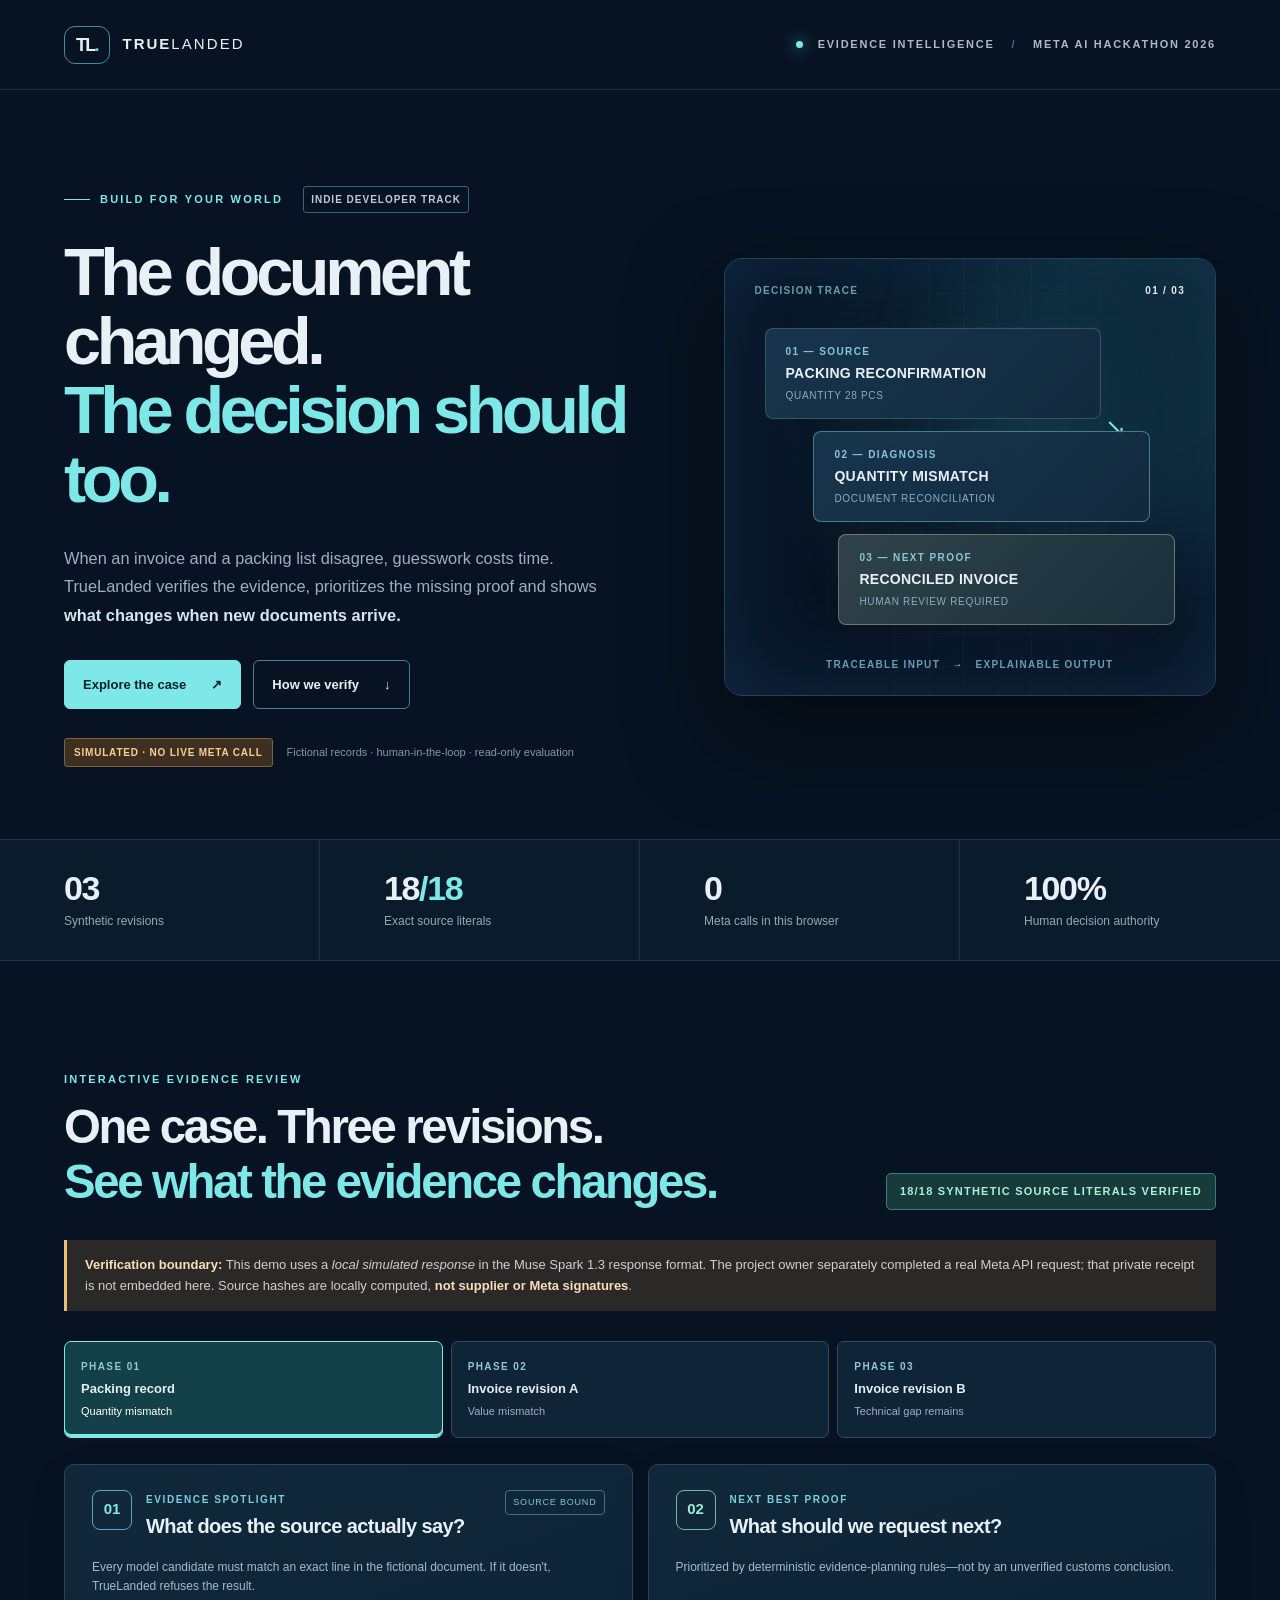
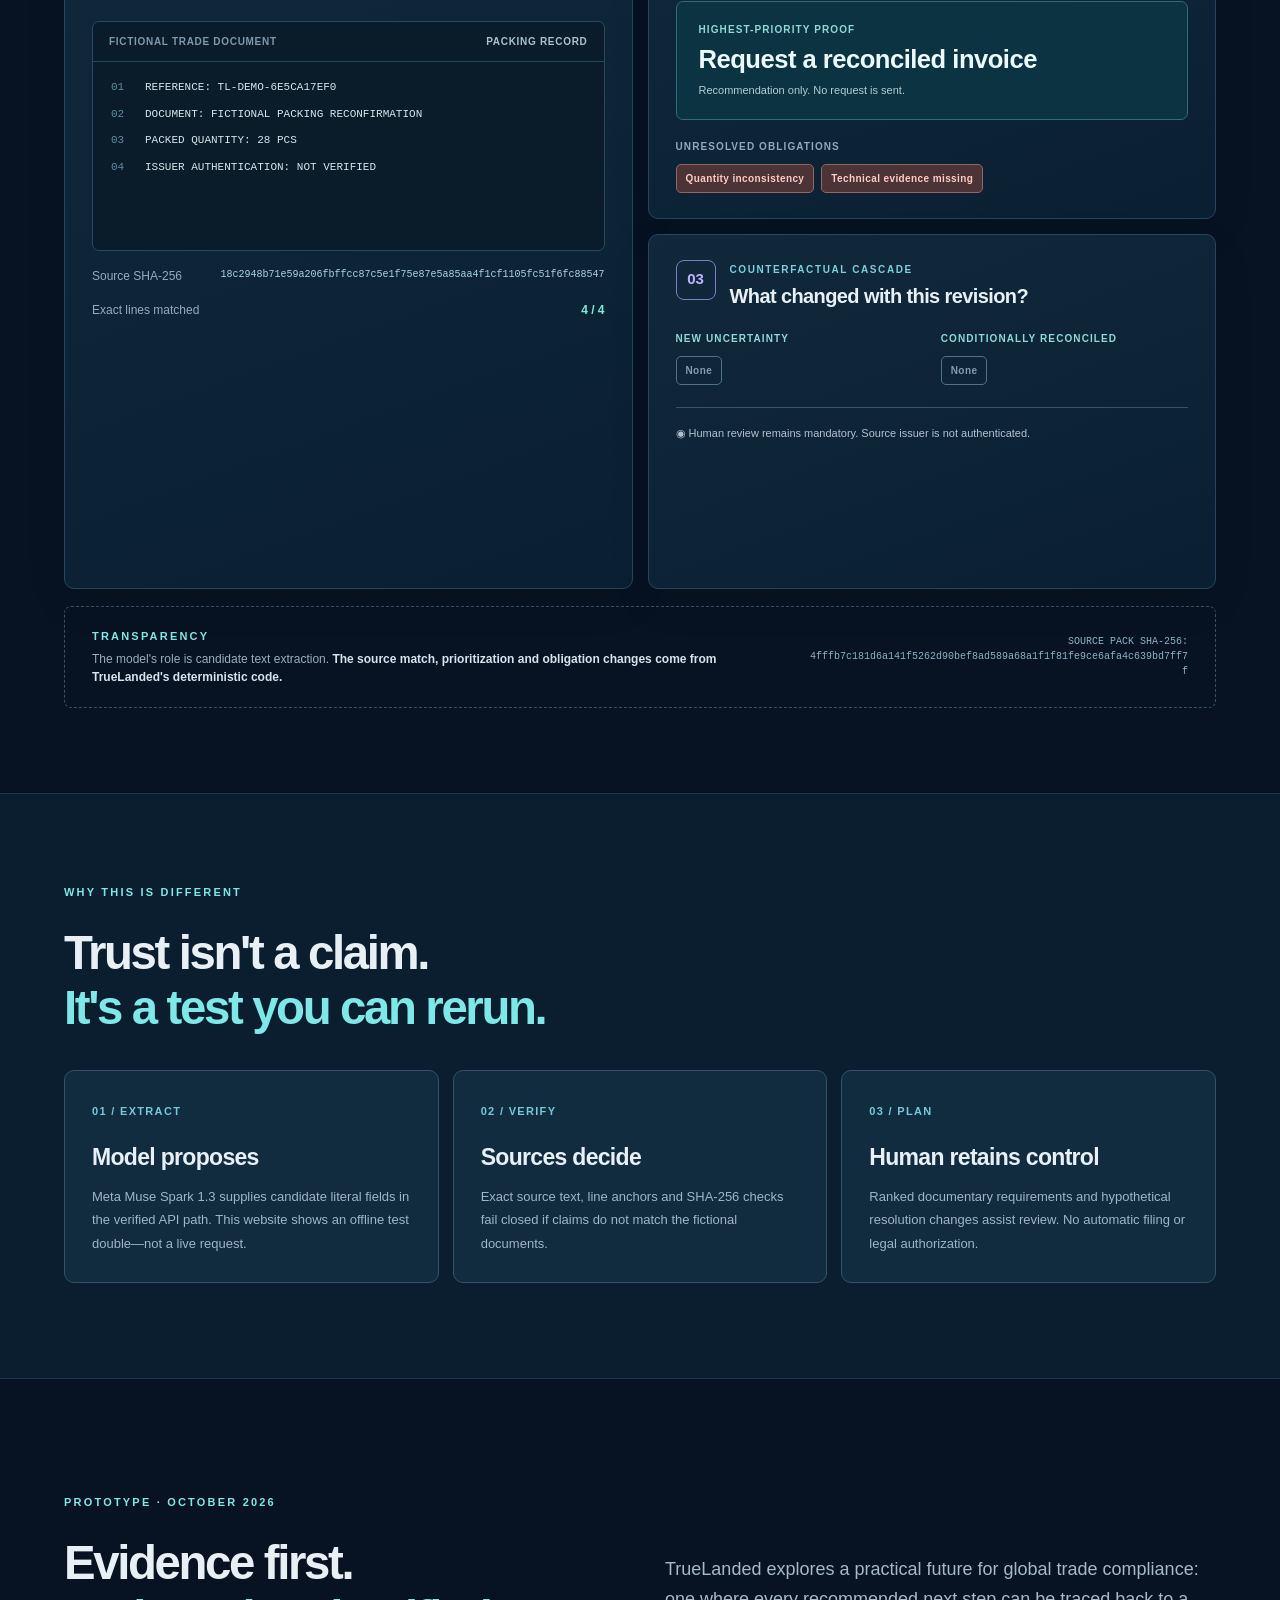
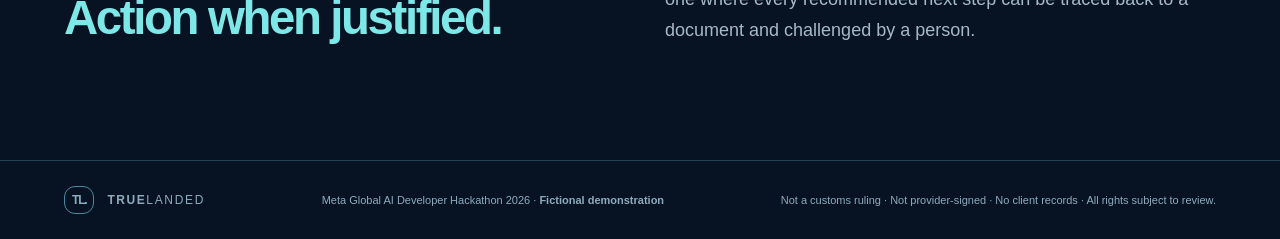
==== docs/index.html @ 0f189046 "feat(df043): build source-verified static jury walkthrough and release-ready submission draft" ====
<!doctype html>
<html lang="en">
<head>
<meta charset="utf-8">
<meta name="viewport" content="width=device-width,initial-scale=1">
<meta name="theme-color" content="#091425">
<meta http-equiv="Content-Security-Policy" content="default-src 'none'; script-src 'self'; style-src 'self'; connect-src 'self'; img-src 'self'; base-uri 'none'; object-src 'none'; form-action 'none'; frame-ancestors 'none'">
<meta name="description" content="TrueLanded: source-grounded documentary evidence planning. A synthetic interactive demo of Evidence Spotlight, Next Best Proof and Counterfactual Cascade.">
<title>TrueLanded — From Documents to Defensible Decisions</title>
<link rel="stylesheet" href="style.css">
<script src="app.js" defer></script>
</head>
<body>
<a href="#workspace" class="skip">Skip to evidence workspace</a>
<div class="outer">
<header class="mast"><a class="wordmark" href="#top" aria-label="TrueLanded home"><span class="brand-symbol">TL<span class="dot">.</span></span><span class="brand-name">TRUE<span>LANDED</span></span></a><div class="mast-meta"><span class="dot-live" aria-hidden="true"></span> EVIDENCE INTELLIGENCE <span class="divider">/</span> META AI HACKATHON 2026</div></header>
<main id="top">
<section class="hero">
<div class="hero-copy">
<p class="eyebrow"><span class="eyeline"></span> BUILD FOR YOUR WORLD <span class="tag">INDIE DEVELOPER TRACK</span></p>
<h1>The document changed.<br><em>The decision should too.</em></h1>
<p class="subtitle">When an invoice and a packing list disagree, guesswork costs time. TrueLanded verifies the evidence, prioritizes the missing proof and shows <strong>what changes when new documents arrive.</strong></p>
<div class="hero-actions"><a href="#workspace" class="cta primary">Explore the case <span aria-hidden="true">↗</span></a><a href="#trust" class="cta secondary">How we verify <span aria-hidden="true">↓</span></a></div>
<div class="hero-note"><span class="chip amber">SIMULATED · NO LIVE META CALL</span><span class="soft">Fictional records · human-in-the-loop · read-only evaluation</span></div>
</div>
<div class="hero-visual" aria-hidden="true">
<div class="visual-glow"></div>
<div class="visual-label">DECISION TRACE <span>01 / 03</span></div>
<div class="flow-card flow-one"><span>01 — SOURCE</span><strong>PACKING RECONFIRMATION</strong><small>QUANTITY 28 PCS</small><span class="icon-arrow">↘</span></div>
<div class="flow-card flow-two"><span>02 — DIAGNOSIS</span><strong>QUANTITY MISMATCH</strong><small>DOCUMENT RECONCILIATION</small></div>
<div class="flow-card flow-three"><span>03 — NEXT PROOF</span><strong>RECONCILED INVOICE</strong><small>HUMAN REVIEW REQUIRED</small></div>
<div class="flow-bottom">TRACEABLE INPUT <span>→</span> EXPLAINABLE OUTPUT</div>
</div>
</section>
<section class="metrics" aria-label="Technical verification summary"><div><strong>03</strong><span>Synthetic revisions</span></div><div><strong>18<span class="accent">/18</span></strong><span>Exact source literals</span></div><div><strong>0</strong><span>Meta calls in this browser</span></div><div><strong>100%</strong><span>Human decision authority</span></div></section>
<section class="workspace" id="workspace" aria-label="Interactive evidence review">
<div class="workspace-head"><div><p class="eyebrow">INTERACTIVE EVIDENCE REVIEW</p><h2>One case. Three revisions.<br><span>See what the evidence changes.</span></h2></div><div class="validation" id="validation" role="status" aria-live="polite">VERIFYING SOURCE INTEGRITY…</div></div>
<div class="notice" role="note"><strong>Verification boundary:</strong> This demo uses a <em>local simulated response</em> in the Muse Spark 1.3 response format. The project owner separately completed a real Meta API request; that private receipt is not embedded here. Source hashes are locally computed, <strong>not supplier or Meta signatures</strong>.</div>
<div class="stage-trail" id="stage-trail" role="group" aria-label="Select a document revision">
<button type="button" class="stage-button" disabled>Loading evidence…</button>
</div>
<div class="evidence-grid">
<article class="panel source-panel"><div class="panel-head"><span class="panel-index">01</span><div><p class="panel-kicker">EVIDENCE SPOTLIGHT</p><h3>What does the source actually say?</h3></div><span class="panel-flag">SOURCE BOUND</span></div><p class="panel-blurb">Every model candidate must match an exact line in the fictional document. If it doesn't, TrueLanded refuses the result.</p><div class="doc-paper"><div class="doc-top"><div class="doc-tiny">FICTIONAL TRADE DOCUMENT</div><div id="doc-label">SOURCE RECORD</div></div><ol id="source-lines" aria-label="Exact lines in fictional source"></ol></div><div class="field-row"><span>Source SHA-256</span><code id="source-sha">VERIFYING…</code></div><div class="field-row"><span>Exact lines matched</span><strong id="literal-match">—</strong></div></article>
<div class="analysis-stack">
<article class="panel action-panel"><div class="panel-head"><span class="panel-index cyan">02</span><div><p class="panel-kicker">NEXT BEST PROOF</p><h3>What should we request next?</h3></div></div><p class="panel-blurb">Prioritized by deterministic evidence-planning rules—not by an unverified customs conclusion.</p><div class="proof-box"><span class="proof-caption">HIGHEST-PRIORITY PROOF</span><strong id="next-proof">VERIFYING…</strong><span class="proof-sub">Recommendation only. No request is sent.</span></div><p class="label-mini">UNRESOLVED OBLIGATIONS</p><div id="open-obligations" class="pills"></div></article>
<article class="panel cascade-panel"><div class="panel-head"><span class="panel-index purple">03</span><div><p class="panel-kicker">COUNTERFACTUAL CASCADE</p><h3>What changed with this revision?</h3></div></div><div class="delta-grid"><div><span class="delta-heading">NEW UNCERTAINTY</span><div id="newly-exposed" class="pills"></div></div><div><span class="delta-heading">CONDITIONALLY RECONCILED</span><div id="reconciled" class="pills"></div></div></div><p class="human">◉ Human review remains mandatory. Source issuer is not authenticated.</p></article>
</div>
</div>
<div class="case-footer"><div><span class="eyebrow">TRANSPARENCY</span><p>The model's role is candidate text extraction. <strong>The source match, prioritization and obligation changes come from TrueLanded's deterministic code.</strong></p></div><div class="trace" id="trace-hash">NO UNVERIFIED DATA DISPLAYED</div></div>
</section>
<section class="method" id="trust"><div class="method-head"><p class="eyebrow">WHY THIS IS DIFFERENT</p><h2>Trust isn't a claim.<br><span>It's a test you can rerun.</span></h2></div><div class="method-grid"><div class="method-card"><span>01 / EXTRACT</span><h3>Model proposes</h3><p>Meta Muse Spark 1.3 supplies candidate literal fields in the verified API path. This website shows an offline test double—not a live request.</p></div><div class="method-card"><span>02 / VERIFY</span><h3>Sources decide</h3><p>Exact source text, line anchors and SHA-256 checks fail closed if claims do not match the fictional documents.</p></div><div class="method-card"><span>03 / PLAN</span><h3>Human retains control</h3><p>Ranked documentary requirements and hypothetical resolution changes assist review. No automatic filing or legal authorization.</p></div></div></section>
<section class="conclusion"><div><p class="eyebrow">PROTOTYPE · OCTOBER 2026</p><h2>Evidence first.<br><span>Action when justified.</span></h2></div><p>TrueLanded explores a practical future for global trade compliance: one where every recommended next step can be traced back to a document and challenged by a person.</p></section>
</main>
<footer class="footer"><div class="wordmark"><span class="brand-symbol">TL<span class="dot">.</span></span><span class="brand-name">TRUE<span>LANDED</span></span></div><div>Meta Global AI Developer Hackathon 2026 · <b>Fictional demonstration</b></div><div>Not a customs ruling · Not provider-signed · No client records · All rights subject to review.</div></footer>
</div>
</body>
</html>
---- docs/style.css ----
:root{color-scheme:dark;--bg:#071322;--navy:#0d2033;--line:rgba(154,187,203,.15);--text:#e8f0f6;--muted:#9cb0c1;--cyan:#7ee7e7;--blue:#2e8eae;--amber:#f4c782;--purple:#a7a1fb;--panel:#0b2033}*{box-sizing:border-box}html{scroll-behavior:smooth}body{margin:0;font-family:Inter,"Segoe UI",Arial,sans-serif;background:var(--bg);color:var(--text);line-height:1.5}a{color:inherit}button{font:inherit}.outer{overflow:hidden}.skip{position:absolute;top:-4rem;left:1rem;background:white;color:#000;padding:.5rem}.skip:focus{top:1rem;z-index:10}.mast{height:90px;display:flex;align-items:center;justify-content:space-between;gap:20px;border-bottom:1px solid var(--line);padding:0 max(5vw,24px);position:relative;z-index:2}.wordmark{display:inline-flex;gap:13px;align-items:center;text-decoration:none}.brand-symbol{font-size:18px;font-weight:900;letter-spacing:-.1em;border:1px solid #4a8aa0;border-radius:11px;padding:9px 11px;line-height:1}.brand-symbol .dot{color:#65cddd}.brand-name{font-size:15px;font-weight:900;letter-spacing:.13em}.brand-name span{font-weight:400;letter-spacing:.14em}.mast-meta{font-size:11px;letter-spacing:.16em;color:#aab9c8;font-weight:750}.dot-live{width:7px;height:7px;background:var(--cyan);box-shadow:0 0 14px #57cacb;display:inline-block;border-radius:50%;margin-right:10px}.divider{margin:0 12px;color:#4c697e}.hero{display:grid;grid-template-columns:1.1fr 0.9fr;gap:5%;min-height:620px;align-items:center;max-width:1500px;margin:0 auto;padding:96px 5vw 72px}.hero-copy{position:relative;z-index:1}.eyebrow{font-size:11px;letter-spacing:.2em;font-weight:800;color:var(--cyan);margin:0 0 25px;display:flex;gap:10px;align-items:center}.eyeline{width:26px;height:1px;background:var(--cyan);display:inline-block}.tag{color:#bbcad5;margin-left:10px;font-size:10px;border:1px solid #3e6373;padding:5px 7px;letter-spacing:.1em;border-radius:3px}h1,h2,h3,p{margin-top:0}h1{font-size:clamp(40px,5.2vw,78px);letter-spacing:-.065em;line-height:1.035;max-width:790px;margin-bottom:30px;font-weight:760}h1 em{font-style:normal;color:var(--cyan)}.subtitle{font-size:clamp(16px,1.28vw,19px);line-height:1.75;color:var(--muted);max-width:570px}.subtitle strong{color:#d4e7f1;font-weight:640}.hero-actions{display:flex;gap:12px;margin-top:30px;flex-wrap:wrap}.cta{display:inline-flex;gap:25px;align-items:center;padding:14px 18px;font-size:13px;font-weight:800;border:1px solid #507b8d;text-decoration:none;border-radius:6px}.cta.primary{background:var(--cyan);border-color:var(--cyan);color:#092131}.cta.primary:hover{background:#bcf8f4}.cta.secondary{background:transparent;color:var(--text)}.cta.secondary:hover{background:#183249}.hero-note{display:flex;align-items:center;gap:14px;flex-wrap:wrap;margin-top:29px}.chip{padding:6px 9px;font-size:10px;font-weight:800;letter-spacing:.08em;border-radius:3px}.chip.amber{background:#3e3021;color:#f9cf91;border:1px solid #7e643e}.soft{font-size:11px;color:#7f9bad}.hero-visual{min-height:438px;position:relative;background:radial-gradient(ellipse at 60% 35%,#17425275 0,transparent 65%);border:1px solid #204359;border-radius:18px;box-shadow:inset 0 0 90px #102a44,0 35px 90px #0008;display:flex;flex-direction:column;justify-content:center;padding:50px 40px;gap:12px;overflow:hidden}.hero-visual:before{content:"";position:absolute;inset:0;background-image:linear-gradient(to right,#ffffff06 1px,transparent 1px),linear-gradient(to bottom,#ffffff06 1px,transparent 1px);background-size:34px 34px;mask-image:linear-gradient(90deg,transparent,#000,transparent)}.visual-glow{position:absolute;right:-100px;top:-70px;width:360px;height:360px;border-radius:50%;background:#2a929c20;filter:blur(45px)}.visual-label,.flow-bottom{position:absolute;left:30px;right:30px;color:#6b9db1;font-weight:800;font-size:10px;letter-spacing:.13em}.visual-label{top:24px;display:flex;justify-content:space-between}.visual-label span{color:#e2e9f0}.flow-card{background:linear-gradient(135deg,#193850ea,#122a3e);z-index:1;border:1px solid #497a9180;padding:15px 20px;display:grid;gap:4px;border-radius:8px;width:82%;max-width:350px;position:relative}.flow-card span:first-child{color:#89c7d8;font-size:10px;letter-spacing:.14em;font-weight:700}.flow-card strong{font-size:14px;letter-spacing:.02em}.flow-card small{color:#8cadbd;font-size:10px;letter-spacing:.07em}.flow-one{align-self:flex-start}.flow-two{align-self:center;transform:translateX(12px);border-color:#65bfbf90}.flow-three{align-self:flex-end;border-color:#b7a78385;background:linear-gradient(135deg,#30434a,#182f3b)}.icon-arrow{position:absolute;right:-26px;bottom:-28px;font-size:25px;color:var(--cyan)}.flow-bottom{bottom:23px;text-align:center}.flow-bottom span{color:var(--cyan);padding:0 8px}.metrics{border-top:1px solid var(--line);border-bottom:1px solid var(--line);background:#0a1b2b;display:grid;grid-template-columns:repeat(4,1fr);max-width:1500px;margin:0 auto}.metrics>div{display:flex;flex-direction:column;padding:30px 5vw;border-right:1px solid var(--line);gap:5px}.metrics>div:last-child{border-right:0}.metrics strong{font-size:34px;line-height:1.1;letter-spacing:-.04em;font-weight:700}.metrics .accent{color:var(--cyan)}.metrics span:not(.accent){font-size:12px;color:#90aaba}.workspace{max-width:1480px;padding:110px 5vw 85px;margin:0 auto}.workspace-head{display:flex;align-items:end;justify-content:space-between;gap:25px;margin-bottom:22px}.workspace-head .eyebrow{margin-bottom:12px}.workspace h2,.method h2,.conclusion h2{font-size:clamp(30px,3.7vw,49px);letter-spacing:-.05em;line-height:1.16;margin:0}.workspace h2 span,.method h2 span,.conclusion h2 span{color:var(--cyan)}.validation{font-size:11px;letter-spacing:.11em;font-weight:850;color:#ecd6ae;border:1px solid #8b7559;background:#392f23;padding:9px 13px;border-radius:5px;max-width:420px}.validation.good{border-color:#387d7c;color:#a8f2d8;background:#173a3a}.validation.fail{border-color:#ba674a;color:#ffd7c1;background:#55322b}.notice{padding:14px 18px;margin:30px 0;border-left:3px solid #edbd75;background:#2b2927;color:#cfced1;font-size:13px;line-height:1.65}.notice strong{color:#f9deb7}.stage-trail{display:flex;gap:8px;margin:26px 0}.stage-button{flex:1;text-align:left;background:#102438;border:1px solid #304b61;border-radius:7px;padding:17px 16px;cursor:pointer;color:var(--muted);transition:.2s}.stage-button:hover{background:#19364a;border-color:#709aa9}.stage-button[aria-pressed=true]{border-color:var(--cyan);background:#144149;box-shadow:inset 0 -3px 0 var(--cyan);color:white}.stage-button:disabled{cursor:default;opacity:.5}.stage-button .num{display:block;font-size:10px;letter-spacing:.14em;font-weight:800;color:#8ec9d4;margin-bottom:5px}.stage-button strong{font-size:13px;display:block;color:#e3eff4}.stage-button .hint{font-size:11px;display:block;margin-top:5px}.evidence-grid{display:grid;grid-template-columns:1fr 1fr;gap:15px}.panel{background:linear-gradient(160deg,#11283b,#0a2032);border:1px solid #26465e;border-radius:10px;padding:25px 27px;box-shadow:0 14px 45px #0001}.panel-head{display:flex;gap:14px;align-items:start}.panel-index{display:flex;width:40px;height:40px;align-items:center;justify-content:center;border:1px solid #56a9bd;color:var(--cyan);border-radius:8px;font-size:15px;font-weight:800;flex-shrink:0}.panel-index.cyan{border-color:#64beab;color:#9bead5}.panel-index.purple{border-color:#8179d0;color:#bdb3ff}.panel-kicker{font-size:10px;letter-spacing:.16em;font-weight:800;color:#7bcfe0;margin:2px 0 4px}.panel h3{font-size:20px;letter-spacing:-.03em;margin:0;font-weight:730}.panel-flag{margin-left:auto;font-size:9px;letter-spacing:.09em;color:#7ac6d2;border:1px solid #3a7280;border-radius:4px;padding:5px 7px;white-space:nowrap}.panel-blurb{font-size:12px;line-height:1.65;color:#a5bac8;margin:17px 0 24px}.doc-paper{border:1px solid #29495d;border-radius:7px;background:#0a1b2a;min-height:230px;overflow:hidden}.doc-top{display:flex;justify-content:space-between;gap:10px;border-bottom:1px solid #25485a;padding:12px 16px;font-size:10px;color:#a8c2cf;font-weight:700;letter-spacing:.07em}.doc-tiny{color:#7c9bab}.doc-paper ol{list-style:none;counter-reset:line;margin:0;padding:12px 18px}.doc-paper li{counter-increment:line;display:grid;grid-template-columns:22px 1fr;gap:12px;font-family:Consolas,Monaco,monospace;font-size:11px;line-height:1.5;padding:5px 0;word-break:break-word;color:#d6e5eb}.doc-paper li::before{content:counter(line,decimal-leading-zero);color:#5e8ea3}.field-row{display:flex;gap:10px;align-items:flex-start;justify-content:space-between;padding-top:16px;color:#92acbd;font-size:12px}.field-row code{font-family:monospace;color:#aad5df;font-size:10px;overflow-wrap:anywhere;max-width:75%;text-align:right}.field-row strong{color:var(--cyan)}.analysis-stack{display:grid;grid-template-rows:1fr 1fr;gap:15px}.proof-box{border-radius:7px;background:#0c3341;border:1px solid #316d70;padding:20px 22px;display:grid;gap:8px}.proof-caption,.label-mini,.delta-heading{font-weight:800;letter-spacing:.11em;font-size:10px;color:#8ed9d3}.proof-box strong{font-size:clamp(20px,2vw,27px);letter-spacing:-.02em;line-height:1.12;color:#edfafb}.proof-sub{font-size:11px;color:#b6cdd2}.label-mini{margin:19px 0 10px;color:#8eaabc}.pills{display:flex;gap:7px;flex-wrap:wrap}.pill{border:1px solid #527383;background:#193445;color:#e0eef2;border-radius:5px;padding:6px 9px;font-size:10px;letter-spacing:.04em;font-weight:750}.pill.negative{border-color:#916861;background:#4c3335;color:#ffcbc2}.pill.positive{border-color:#4e957d;background:#20443d;color:#a6efc6}.pill.none{color:#809dae;background:transparent}.cascade-panel .panel-head{margin-bottom:20px}.delta-grid{display:grid;grid-template-columns:1fr 1fr;gap:18px}.delta-heading{display:block;margin-bottom:10px}.human{border-top:1px solid #37546b;padding-top:17px;margin:22px 0 0;font-size:11px;color:#b1c2cf}.case-footer{display:flex;gap:30px;justify-content:space-between;align-items:center;margin-top:17px;padding:21px 27px;border:1px dashed #345366;border-radius:7px}.case-footer .eyebrow{margin:0 0 6px}.case-footer p{font-size:12px;color:#98aebe;margin:0;max-width:640px}.case-footer strong{color:#d6e4ed}.trace{font-family:monospace;color:#8ab3c4;font-size:10px;overflow-wrap:anywhere;max-width:380px;text-align:right}.method{background:#0a1e30;padding:90px 5vw 95px;border-top:1px solid var(--line);border-bottom:1px solid var(--line)}.method-head,.method-grid{max-width:1300px;margin:0 auto}.method-head{margin-bottom:35px}.method-grid{display:grid;grid-template-columns:repeat(3,1fr);gap:14px}.method-card{background:#112b3f;border:1px solid #355269;border-radius:10px;padding:27px}.method-card span{color:#74c9dd;font-size:11px;font-weight:800;letter-spacing:.12em}.method-card h3{font-size:23px;letter-spacing:-.03em;margin:18px 0 10px}.method-card p{font-size:13px;color:#9eb6c7;line-height:1.8;margin:0}.conclusion{max-width:1300px;margin:0 auto;display:grid;grid-template-columns:1fr 1fr;gap:50px;padding:115px 5vw}.conclusion p:not(.eyebrow){font-size:18px;color:#a6b9c6;line-height:1.7;margin:0;align-self:end}.footer{border-top:1px solid #274156;display:flex;justify-content:space-between;align-items:center;gap:20px;flex-wrap:wrap;padding:25px 5vw;font-size:11px;color:#8dabbc}.footer .brand-symbol{font-size:12px;padding:7px}.footer .brand-name{font-size:12px}@media(max-width:980px){.hero{grid-template-columns:1fr;padding-top:65px}.hero-visual{min-height:350px}.evidence-grid{grid-template-columns:1fr}.analysis-stack{grid-template-columns:1fr 1fr;grid-template-rows:auto}.metrics>div{padding:24px 3vw}.method-grid{grid-template-columns:1fr 1fr}.case-footer{flex-direction:column;align-items:flex-start}.trace{text-align:left}.mast-meta{font-size:9px}}@media(max-width:670px){.mast{padding:0 20px;height:74px}.mast-meta{display:none}.hero{padding:55px 20px 50px;min-height:auto}.hero-visual{min-height:320px;padding:55px 22px}.hero-note{align-items:flex-start}.metrics{grid-template-columns:1fr 1fr}.metrics>div{border-bottom:1px solid var(--line);padding:24px 22px}.metrics strong{font-size:29px}.workspace{padding:66px 18px}.workspace-head{align-items:flex-start;flex-direction:column}.validation{max-width:100%}.stage-trail{flex-direction:column}.evidence-grid{grid-template-columns:1fr}.analysis-stack{grid-template-columns:1fr}.panel{padding:22px 19px}.panel h3{font-size:18px}.panel-flag{display:none}.method{padding:55px 19px}.method-grid{grid-template-columns:1fr}.conclusion{padding:67px 20px;grid-template-columns:1fr;gap:20px}.footer{padding:23px 18px}.delta-grid{grid-template-columns:1fr}.field-row{flex-direction:column}.field-row code{max-width:100%;text-align:left}}@media(prefers-reduced-motion:reduce){html{scroll-behavior:auto}*,*:before,*:after{transition:none!important;animation:none!important}}
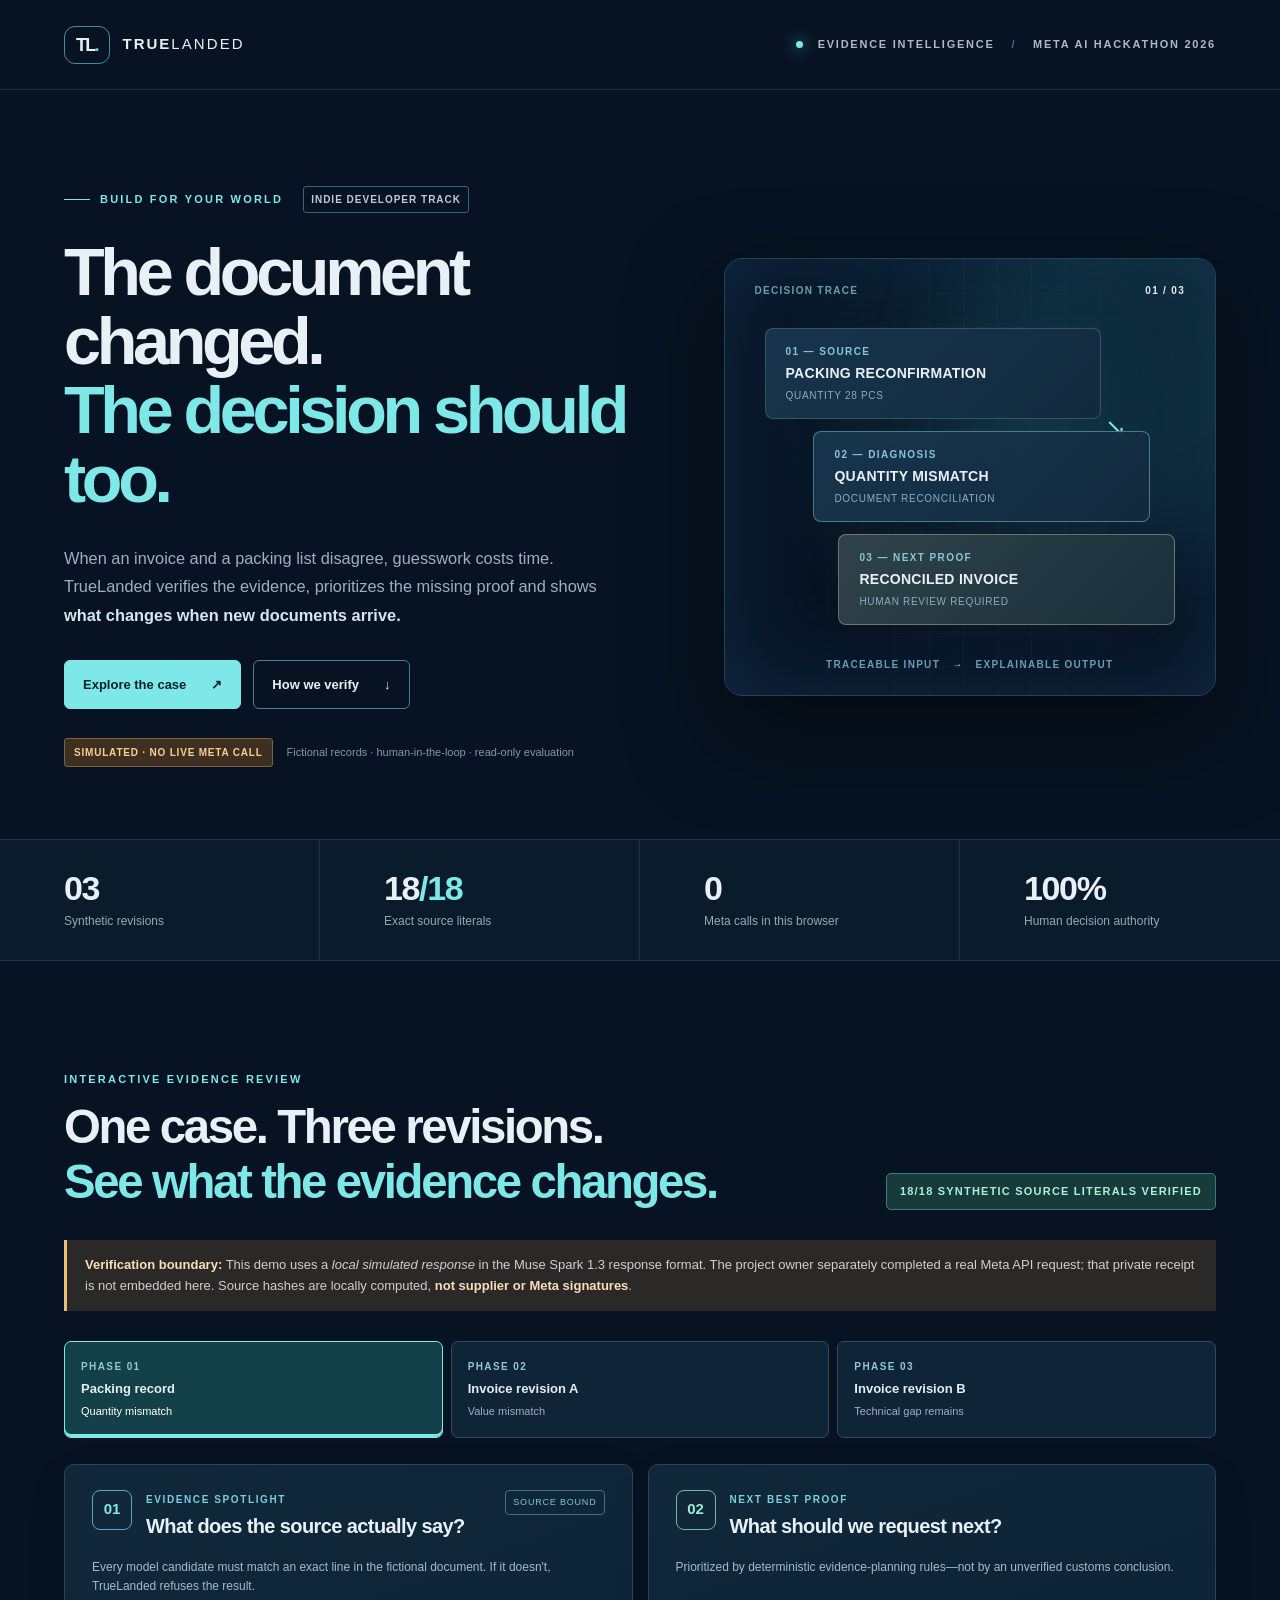
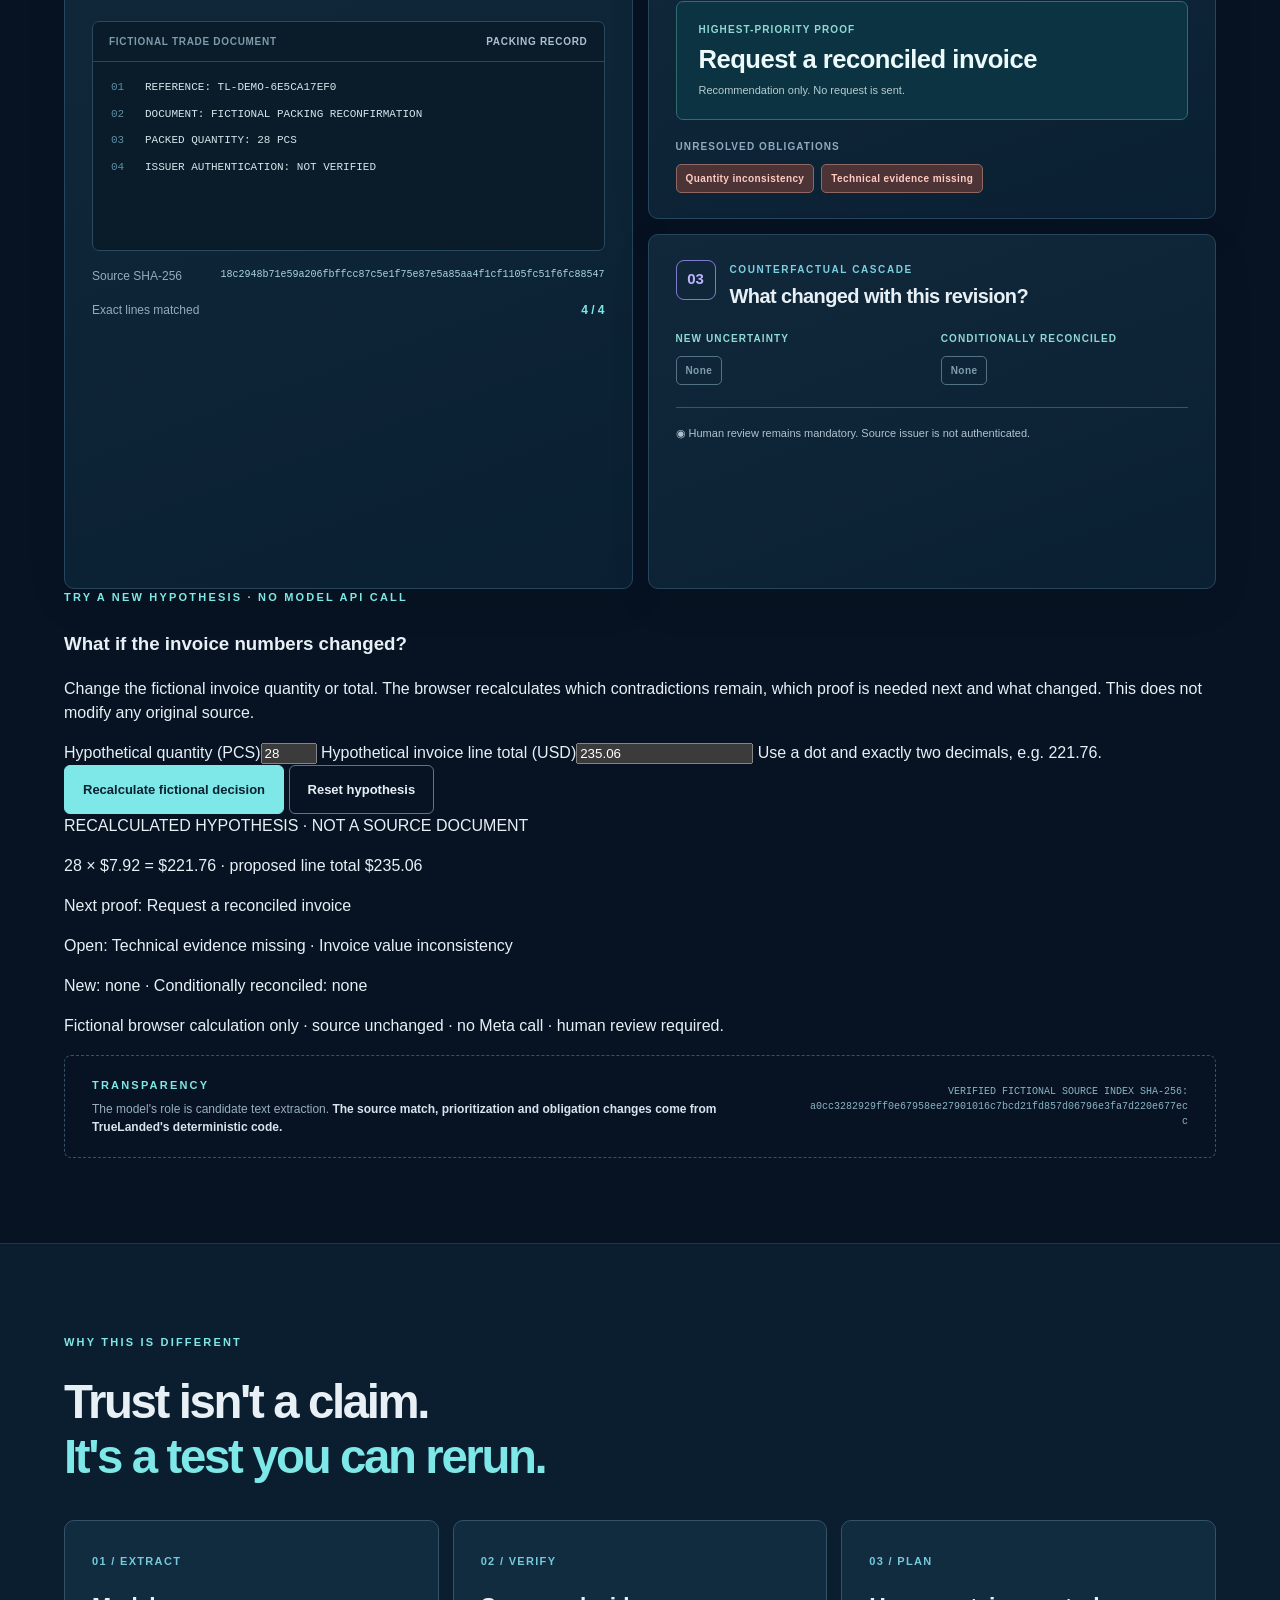
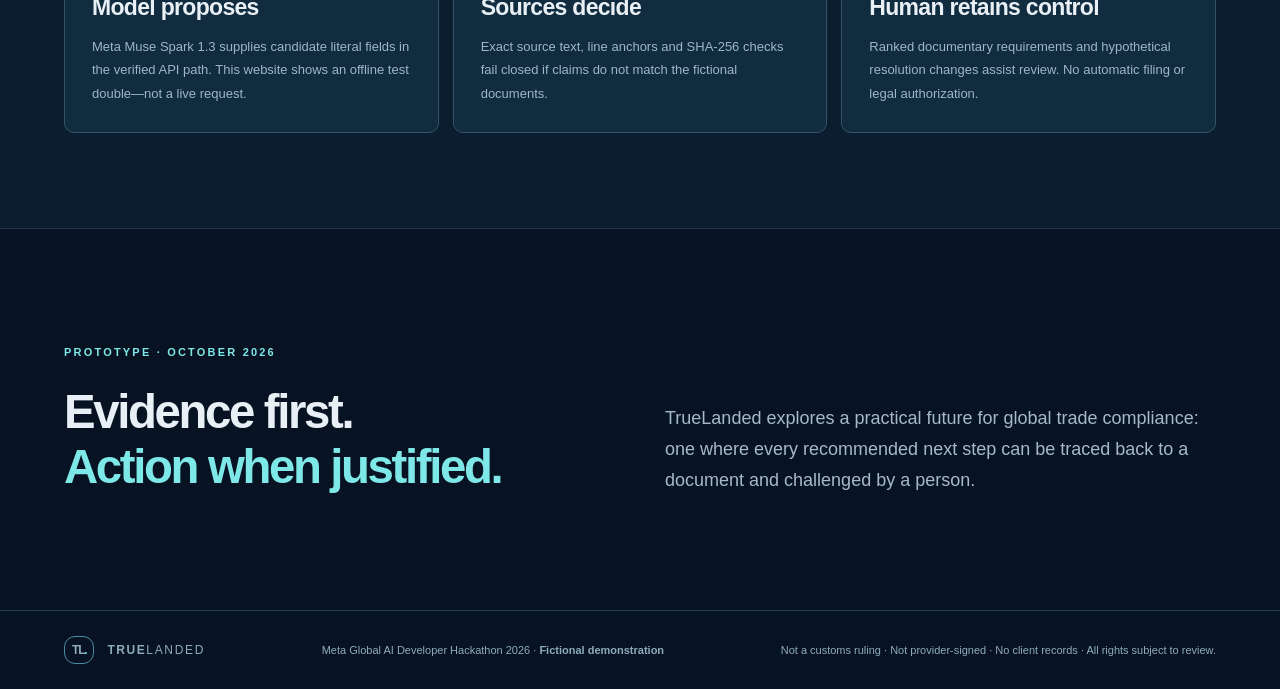
==== commit 001903f3: "feat(df071): surface bounded live what-if calculation in jury demo" ====
--- a/docs/index.html
+++ b/docs/index.html
@@ -8,6 +8,7 @@
 <meta name="description" content="TrueLanded: source-grounded documentary evidence planning. A synthetic interactive demo of Evidence Spotlight, Next Best Proof and Counterfactual Cascade.">
 <title>TrueLanded — From Documents to Defensible Decisions</title>
 <link rel="stylesheet" href="style.css">
+<script src="counterfactual.js" defer></script>
 <script src="app.js" defer></script>
 </head>
 <body>
@@ -46,6 +47,21 @@
 <article class="panel cascade-panel"><div class="panel-head"><span class="panel-index purple">03</span><div><p class="panel-kicker">COUNTERFACTUAL CASCADE</p><h3>What changed with this revision?</h3></div></div><div class="delta-grid"><div><span class="delta-heading">NEW UNCERTAINTY</span><div id="newly-exposed" class="pills"></div></div><div><span class="delta-heading">CONDITIONALLY RECONCILED</span><div id="reconciled" class="pills"></div></div></div><p class="human">◉ Human review remains mandatory. Source issuer is not authenticated.</p></article>
 </div>
 </div>
+<section class="hyp-workbench" aria-label="Calculate a new fictional invoice hypothesis">
+<div>
+<p class="eyebrow">TRY A NEW HYPOTHESIS · NO MODEL API CALL</p>
+<h3>What if the invoice numbers changed?</h3>
+<p>Change the fictional invoice quantity or total. The browser recalculates which contradictions remain, which proof is needed next and what changed. This does not modify any original source.</p>
+</div>
+<div class="hyp-controls">
+<label for="hyp-quantity">Hypothetical quantity (PCS)<input id="hyp-quantity" type="number" inputmode="numeric" min="1" max="999" step="1" value="28"></label>
+<label for="hyp-total">Hypothetical invoice line total (USD)<input id="hyp-total" type="text" inputmode="decimal" maxlength="9" value="235.06" aria-describedby="hyp-format"></label>
+<span id="hyp-format" class="hyp-hint">Use a dot and exactly two decimals, e.g. 221.76.</span>
+<button id="hyp-apply" type="button" class="cta primary">Recalculate fictional decision</button>
+<button id="hyp-reset" type="button" class="cta secondary">Reset hypothesis</button>
+</div>
+<div id="hyp-result" class="hyp-result" role="status" aria-live="polite">Verifying fictional source before calculation…</div>
+</section>
 <div class="case-footer"><div><span class="eyebrow">TRANSPARENCY</span><p>The model's role is candidate text extraction. <strong>The source match, prioritization and obligation changes come from TrueLanded's deterministic code.</strong></p></div><div class="trace" id="trace-hash">NO UNVERIFIED DATA DISPLAYED</div></div>
 </section>
 <section class="method" id="trust"><div class="method-head"><p class="eyebrow">WHY THIS IS DIFFERENT</p><h2>Trust isn't a claim.<br><span>It's a test you can rerun.</span></h2></div><div class="method-grid"><div class="method-card"><span>01 / EXTRACT</span><h3>Model proposes</h3><p>Meta Muse Spark 1.3 supplies candidate literal fields in the verified API path. This website shows an offline test double—not a live request.</p></div><div class="method-card"><span>02 / VERIFY</span><h3>Sources decide</h3><p>Exact source text, line anchors and SHA-256 checks fail closed if claims do not match the fictional documents.</p></div><div class="method-card"><span>03 / PLAN</span><h3>Human retains control</h3><p>Ranked documentary requirements and hypothetical resolution changes assist review. No automatic filing or legal authorization.</p></div></div></section>
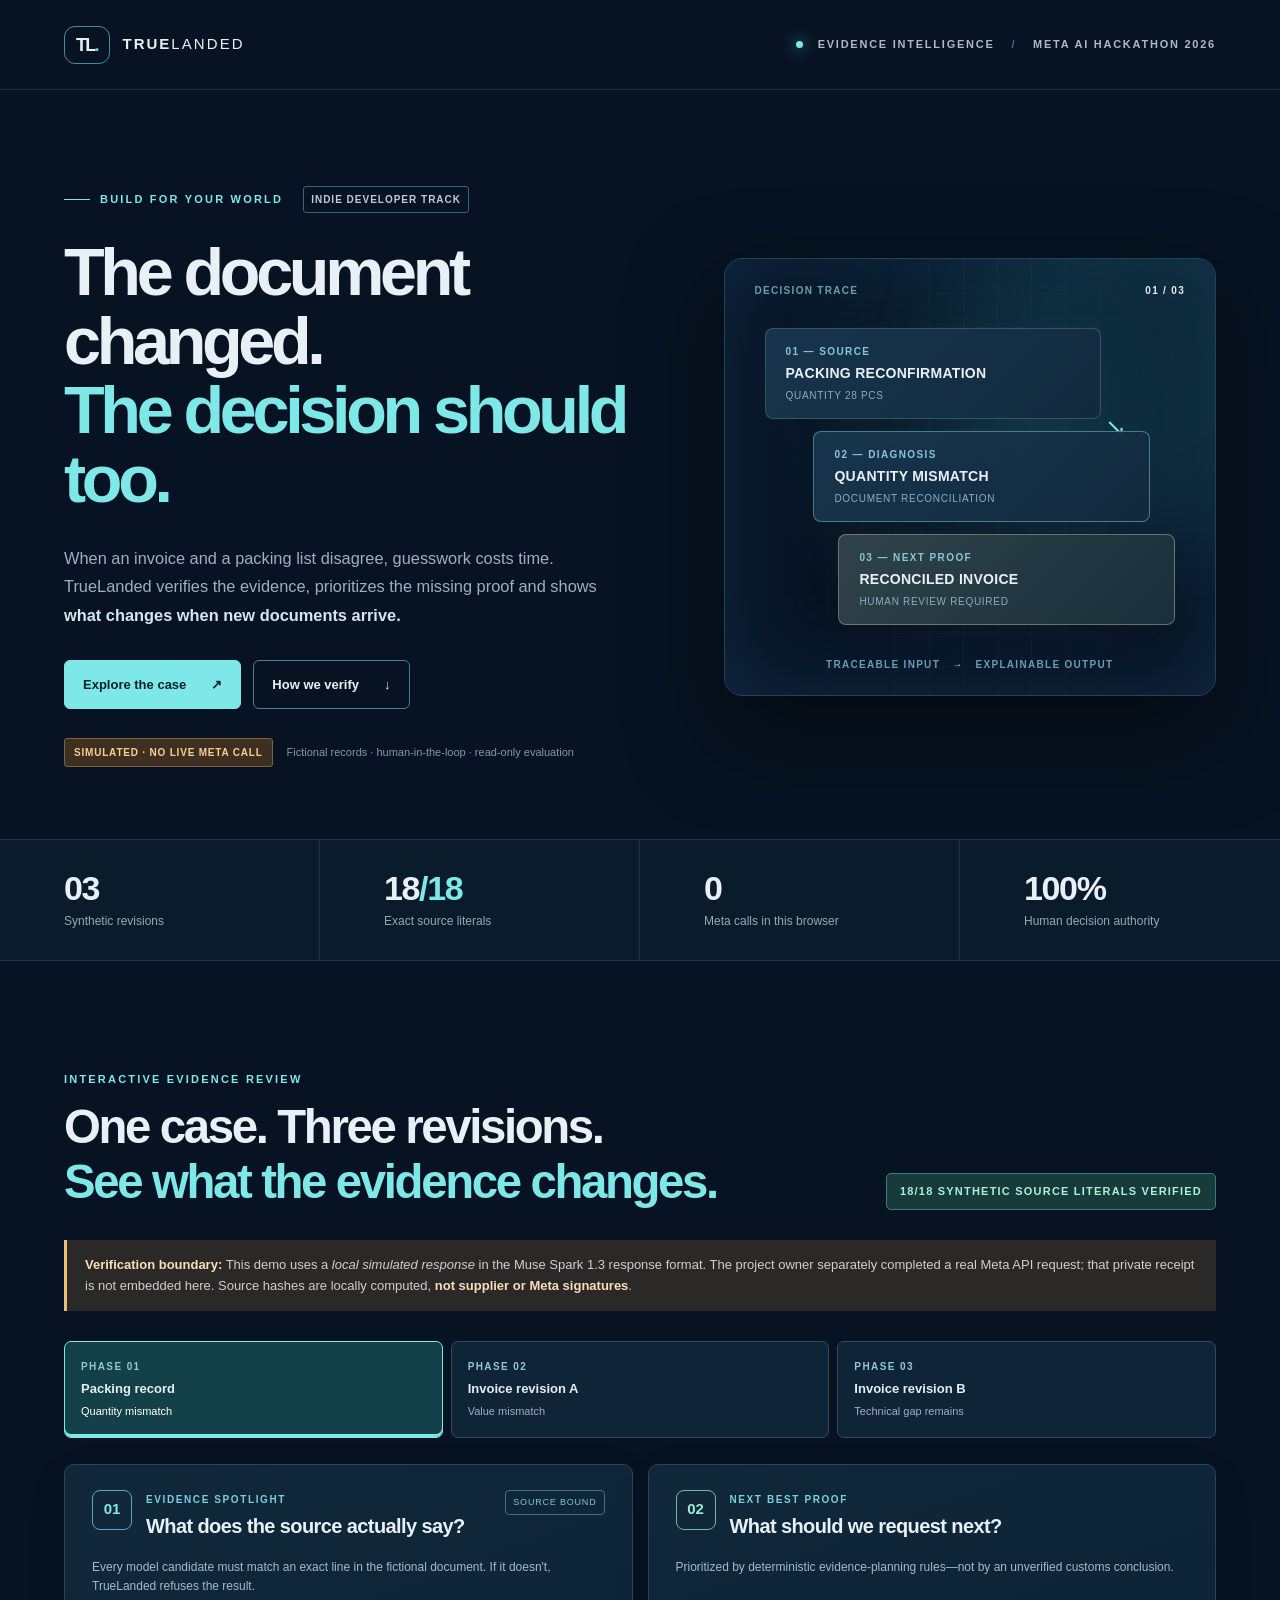
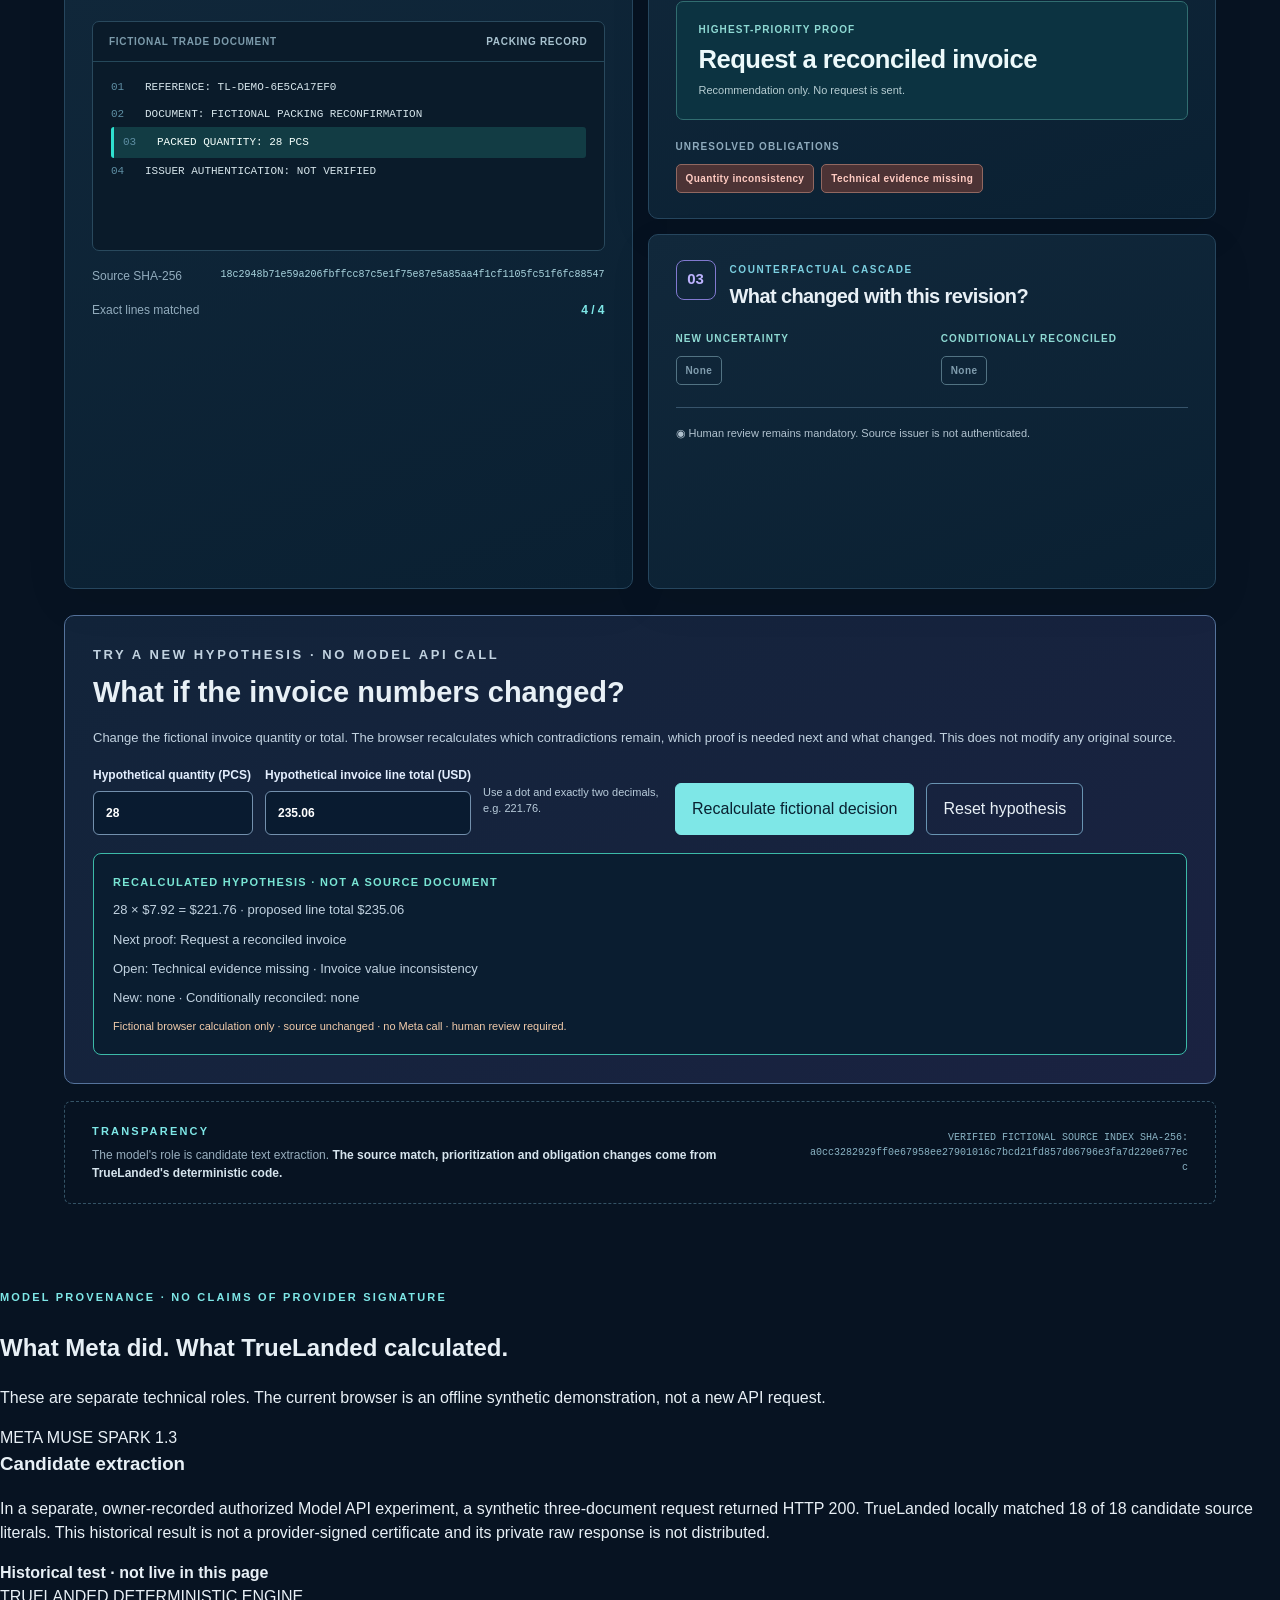
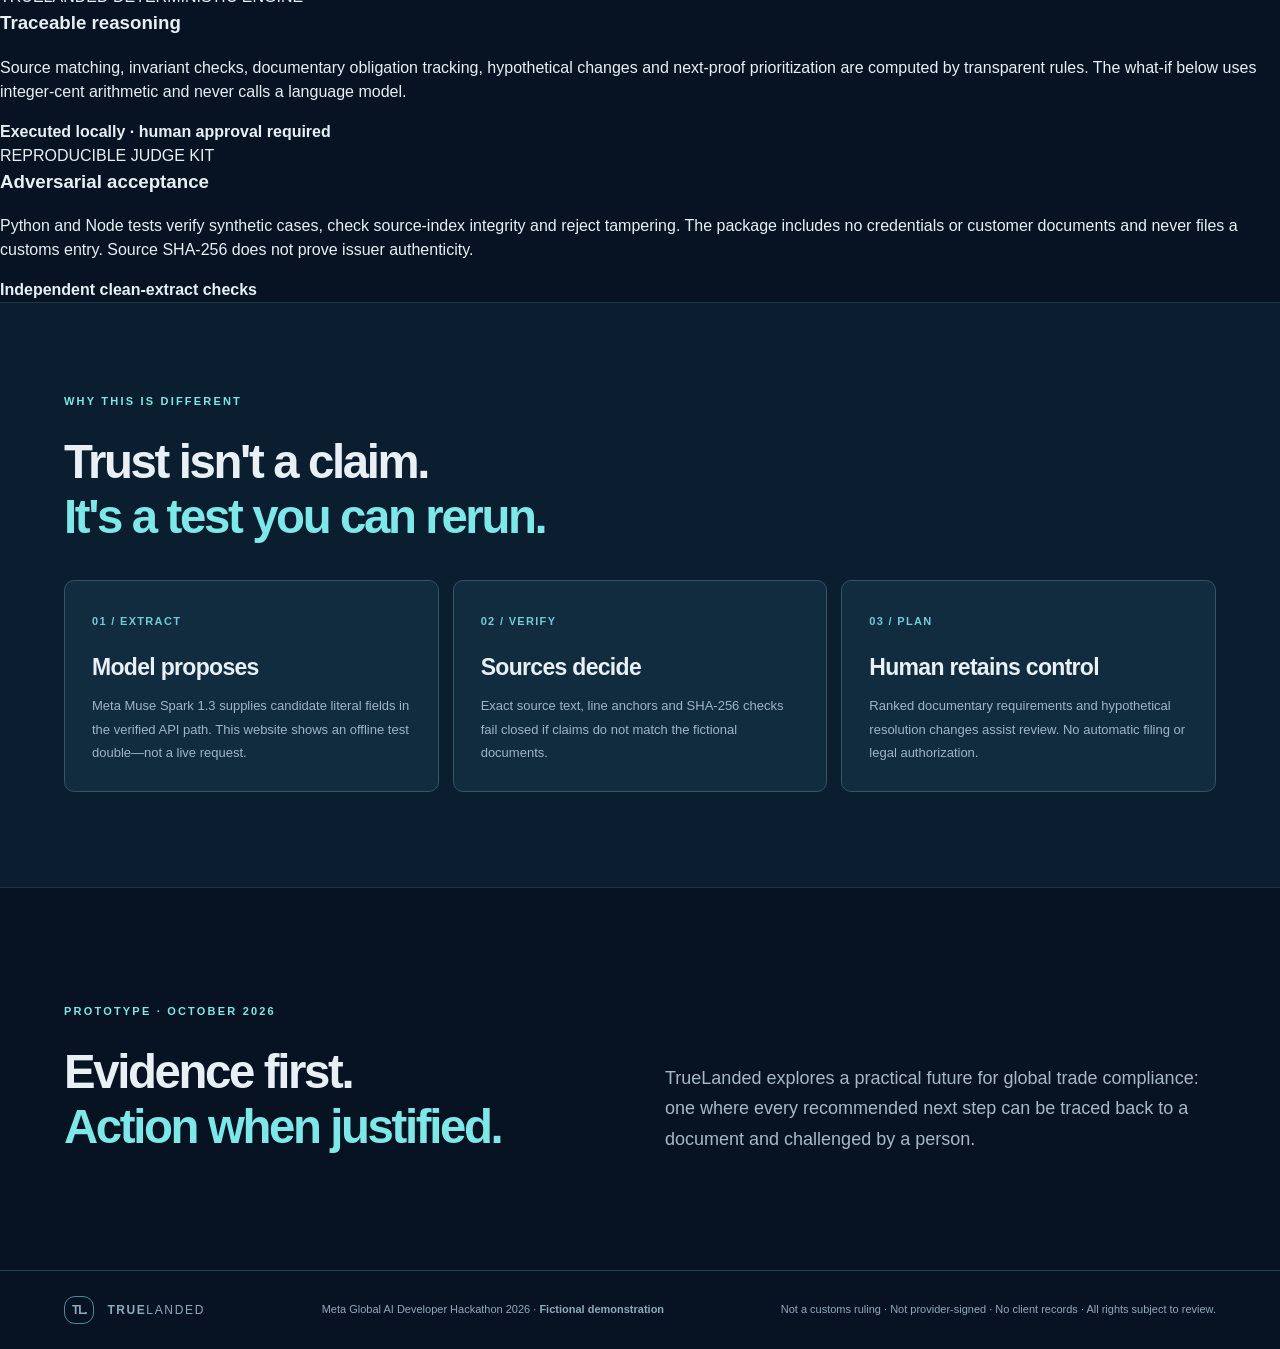
==== commit 2d2732d4: "feat(df071): make Meta model vs deterministic engine roles explicit for jury" ====
--- a/docs/index.html
+++ b/docs/index.html
@@ -64,6 +64,14 @@
 </section>
 <div class="case-footer"><div><span class="eyebrow">TRANSPARENCY</span><p>The model's role is candidate text extraction. <strong>The source match, prioritization and obligation changes come from TrueLanded's deterministic code.</strong></p></div><div class="trace" id="trace-hash">NO UNVERIFIED DATA DISPLAYED</div></div>
 </section>
+<section class="provenance-panel" id="model-provenance" aria-label="Meta AI provenance and deterministic computation boundaries">
+<div class="provenance-head"><p class="eyebrow">MODEL PROVENANCE · NO CLAIMS OF PROVIDER SIGNATURE</p><h2>What Meta did. What TrueLanded calculated.</h2><p>These are separate technical roles. The current browser is an offline synthetic demonstration, not a new API request.</p></div>
+<div class="provenance-grid">
+<article><span class="prov-kicker">META MUSE SPARK 1.3</span><h3>Candidate extraction</h3><p>In a separate, owner-recorded authorized Model API experiment, a synthetic three-document request returned HTTP 200. TrueLanded locally matched 18 of 18 candidate source literals. This historical result is not a provider-signed certificate and its private raw response is not distributed.</p><b>Historical test · not live in this page</b></article>
+<article><span class="prov-kicker">TRUELANDED DETERMINISTIC ENGINE</span><h3>Traceable reasoning</h3><p>Source matching, invariant checks, documentary obligation tracking, hypothetical changes and next-proof prioritization are computed by transparent rules. The what-if below uses integer-cent arithmetic and never calls a language model.</p><b>Executed locally · human approval required</b></article>
+<article><span class="prov-kicker">REPRODUCIBLE JUDGE KIT</span><h3>Adversarial acceptance</h3><p>Python and Node tests verify synthetic cases, check source-index integrity and reject tampering. The package includes no credentials or customer documents and never files a customs entry. Source SHA-256 does not prove issuer authenticity.</p><b>Independent clean-extract checks</b></article>
+</div>
+</section>
 <section class="method" id="trust"><div class="method-head"><p class="eyebrow">WHY THIS IS DIFFERENT</p><h2>Trust isn't a claim.<br><span>It's a test you can rerun.</span></h2></div><div class="method-grid"><div class="method-card"><span>01 / EXTRACT</span><h3>Model proposes</h3><p>Meta Muse Spark 1.3 supplies candidate literal fields in the verified API path. This website shows an offline test double—not a live request.</p></div><div class="method-card"><span>02 / VERIFY</span><h3>Sources decide</h3><p>Exact source text, line anchors and SHA-256 checks fail closed if claims do not match the fictional documents.</p></div><div class="method-card"><span>03 / PLAN</span><h3>Human retains control</h3><p>Ranked documentary requirements and hypothetical resolution changes assist review. No automatic filing or legal authorization.</p></div></div></section>
 <section class="conclusion"><div><p class="eyebrow">PROTOTYPE · OCTOBER 2026</p><h2>Evidence first.<br><span>Action when justified.</span></h2></div><p>TrueLanded explores a practical future for global trade compliance: one where every recommended next step can be traced back to a document and challenged by a person.</p></section>
 </main>
--- a/docs/style.css
+++ b/docs/style.css
@@ -1 +1,19 @@
-:root{color-scheme:dark;--bg:#071322;--navy:#0d2033;--line:rgba(154,187,203,.15);--text:#e8f0f6;--muted:#9cb0c1;--cyan:#7ee7e7;--blue:#2e8eae;--amber:#f4c782;--purple:#a7a1fb;--panel:#0b2033}*{box-sizing:border-box}html{scroll-behavior:smooth}body{margin:0;font-family:Inter,"Segoe UI",Arial,sans-serif;background:var(--bg);color:var(--text);line-height:1.5}a{color:inherit}button{font:inherit}.outer{overflow:hidden}.skip{position:absolute;top:-4rem;left:1rem;background:white;color:#000;padding:.5rem}.skip:focus{top:1rem;z-index:10}.mast{height:90px;display:flex;align-items:center;justify-content:space-between;gap:20px;border-bottom:1px solid var(--line);padding:0 max(5vw,24px);position:relative;z-index:2}.wordmark{display:inline-flex;gap:13px;align-items:center;text-decoration:none}.brand-symbol{font-size:18px;font-weight:900;letter-spacing:-.1em;border:1px solid #4a8aa0;border-radius:11px;padding:9px 11px;line-height:1}.brand-symbol .dot{color:#65cddd}.brand-name{font-size:15px;font-weight:900;letter-spacing:.13em}.brand-name span{font-weight:400;letter-spacing:.14em}.mast-meta{font-size:11px;letter-spacing:.16em;color:#aab9c8;font-weight:750}.dot-live{width:7px;height:7px;background:var(--cyan);box-shadow:0 0 14px #57cacb;display:inline-block;border-radius:50%;margin-right:10px}.divider{margin:0 12px;color:#4c697e}.hero{display:grid;grid-template-columns:1.1fr 0.9fr;gap:5%;min-height:620px;align-items:center;max-width:1500px;margin:0 auto;padding:96px 5vw 72px}.hero-copy{position:relative;z-index:1}.eyebrow{font-size:11px;letter-spacing:.2em;font-weight:800;color:var(--cyan);margin:0 0 25px;display:flex;gap:10px;align-items:center}.eyeline{width:26px;height:1px;background:var(--cyan);display:inline-block}.tag{color:#bbcad5;margin-left:10px;font-size:10px;border:1px solid #3e6373;padding:5px 7px;letter-spacing:.1em;border-radius:3px}h1,h2,h3,p{margin-top:0}h1{font-size:clamp(40px,5.2vw,78px);letter-spacing:-.065em;line-height:1.035;max-width:790px;margin-bottom:30px;font-weight:760}h1 em{font-style:normal;color:var(--cyan)}.subtitle{font-size:clamp(16px,1.28vw,19px);line-height:1.75;color:var(--muted);max-width:570px}.subtitle strong{color:#d4e7f1;font-weight:640}.hero-actions{display:flex;gap:12px;margin-top:30px;flex-wrap:wrap}.cta{display:inline-flex;gap:25px;align-items:center;padding:14px 18px;font-size:13px;font-weight:800;border:1px solid #507b8d;text-decoration:none;border-radius:6px}.cta.primary{background:var(--cyan);border-color:var(--cyan);color:#092131}.cta.primary:hover{background:#bcf8f4}.cta.secondary{background:transparent;color:var(--text)}.cta.secondary:hover{background:#183249}.hero-note{display:flex;align-items:center;gap:14px;flex-wrap:wrap;margin-top:29px}.chip{padding:6px 9px;font-size:10px;font-weight:800;letter-spacing:.08em;border-radius:3px}.chip.amber{background:#3e3021;color:#f9cf91;border:1px solid #7e643e}.soft{font-size:11px;color:#7f9bad}.hero-visual{min-height:438px;position:relative;background:radial-gradient(ellipse at 60% 35%,#17425275 0,transparent 65%);border:1px solid #204359;border-radius:18px;box-shadow:inset 0 0 90px #102a44,0 35px 90px #0008;display:flex;flex-direction:column;justify-content:center;padding:50px 40px;gap:12px;overflow:hidden}.hero-visual:before{content:"";position:absolute;inset:0;background-image:linear-gradient(to right,#ffffff06 1px,transparent 1px),linear-gradient(to bottom,#ffffff06 1px,transparent 1px);background-size:34px 34px;mask-image:linear-gradient(90deg,transparent,#000,transparent)}.visual-glow{position:absolute;right:-100px;top:-70px;width:360px;height:360px;border-radius:50%;background:#2a929c20;filter:blur(45px)}.visual-label,.flow-bottom{position:absolute;left:30px;right:30px;color:#6b9db1;font-weight:800;font-size:10px;letter-spacing:.13em}.visual-label{top:24px;display:flex;justify-content:space-between}.visual-label span{color:#e2e9f0}.flow-card{background:linear-gradient(135deg,#193850ea,#122a3e);z-index:1;border:1px solid #497a9180;padding:15px 20px;display:grid;gap:4px;border-radius:8px;width:82%;max-width:350px;position:relative}.flow-card span:first-child{color:#89c7d8;font-size:10px;letter-spacing:.14em;font-weight:700}.flow-card strong{font-size:14px;letter-spacing:.02em}.flow-card small{color:#8cadbd;font-size:10px;letter-spacing:.07em}.flow-one{align-self:flex-start}.flow-two{align-self:center;transform:translateX(12px);border-color:#65bfbf90}.flow-three{align-self:flex-end;border-color:#b7a78385;background:linear-gradient(135deg,#30434a,#182f3b)}.icon-arrow{position:absolute;right:-26px;bottom:-28px;font-size:25px;color:var(--cyan)}.flow-bottom{bottom:23px;text-align:center}.flow-bottom span{color:var(--cyan);padding:0 8px}.metrics{border-top:1px solid var(--line);border-bottom:1px solid var(--line);background:#0a1b2b;display:grid;grid-template-columns:repeat(4,1fr);max-width:1500px;margin:0 auto}.metrics>div{display:flex;flex-direction:column;padding:30px 5vw;border-right:1px solid var(--line);gap:5px}.metrics>div:last-child{border-right:0}.metrics strong{font-size:34px;line-height:1.1;letter-spacing:-.04em;font-weight:700}.metrics .accent{color:var(--cyan)}.metrics span:not(.accent){font-size:12px;color:#90aaba}.workspace{max-width:1480px;padding:110px 5vw 85px;margin:0 auto}.workspace-head{display:flex;align-items:end;justify-content:space-between;gap:25px;margin-bottom:22px}.workspace-head .eyebrow{margin-bottom:12px}.workspace h2,.method h2,.conclusion h2{font-size:clamp(30px,3.7vw,49px);letter-spacing:-.05em;line-height:1.16;margin:0}.workspace h2 span,.method h2 span,.conclusion h2 span{color:var(--cyan)}.validation{font-size:11px;letter-spacing:.11em;font-weight:850;color:#ecd6ae;border:1px solid #8b7559;background:#392f23;padding:9px 13px;border-radius:5px;max-width:420px}.validation.good{border-color:#387d7c;color:#a8f2d8;background:#173a3a}.validation.fail{border-color:#ba674a;color:#ffd7c1;background:#55322b}.notice{padding:14px 18px;margin:30px 0;border-left:3px solid #edbd75;background:#2b2927;color:#cfced1;font-size:13px;line-height:1.65}.notice strong{color:#f9deb7}.stage-trail{display:flex;gap:8px;margin:26px 0}.stage-button{flex:1;text-align:left;background:#102438;border:1px solid #304b61;border-radius:7px;padding:17px 16px;cursor:pointer;color:var(--muted);transition:.2s}.stage-button:hover{background:#19364a;border-color:#709aa9}.stage-button[aria-pressed=true]{border-color:var(--cyan);background:#144149;box-shadow:inset 0 -3px 0 var(--cyan);color:white}.stage-button:disabled{cursor:default;opacity:.5}.stage-button .num{display:block;font-size:10px;letter-spacing:.14em;font-weight:800;color:#8ec9d4;margin-bottom:5px}.stage-button strong{font-size:13px;display:block;color:#e3eff4}.stage-button .hint{font-size:11px;display:block;margin-top:5px}.evidence-grid{display:grid;grid-template-columns:1fr 1fr;gap:15px}.panel{background:linear-gradient(160deg,#11283b,#0a2032);border:1px solid #26465e;border-radius:10px;padding:25px 27px;box-shadow:0 14px 45px #0001}.panel-head{display:flex;gap:14px;align-items:start}.panel-index{display:flex;width:40px;height:40px;align-items:center;justify-content:center;border:1px solid #56a9bd;color:var(--cyan);border-radius:8px;font-size:15px;font-weight:800;flex-shrink:0}.panel-index.cyan{border-color:#64beab;color:#9bead5}.panel-index.purple{border-color:#8179d0;color:#bdb3ff}.panel-kicker{font-size:10px;letter-spacing:.16em;font-weight:800;color:#7bcfe0;margin:2px 0 4px}.panel h3{font-size:20px;letter-spacing:-.03em;margin:0;font-weight:730}.panel-flag{margin-left:auto;font-size:9px;letter-spacing:.09em;color:#7ac6d2;border:1px solid #3a7280;border-radius:4px;padding:5px 7px;white-space:nowrap}.panel-blurb{font-size:12px;line-height:1.65;color:#a5bac8;margin:17px 0 24px}.doc-paper{border:1px solid #29495d;border-radius:7px;background:#0a1b2a;min-height:230px;overflow:hidden}.doc-top{display:flex;justify-content:space-between;gap:10px;border-bottom:1px solid #25485a;padding:12px 16px;font-size:10px;color:#a8c2cf;font-weight:700;letter-spacing:.07em}.doc-tiny{color:#7c9bab}.doc-paper ol{list-style:none;counter-reset:line;margin:0;padding:12px 18px}.doc-paper li{counter-increment:line;display:grid;grid-template-columns:22px 1fr;gap:12px;font-family:Consolas,Monaco,monospace;font-size:11px;line-height:1.5;padding:5px 0;word-break:break-word;color:#d6e5eb}.doc-paper li::before{content:counter(line,decimal-leading-zero);color:#5e8ea3}.field-row{display:flex;gap:10px;align-items:flex-start;justify-content:space-between;padding-top:16px;color:#92acbd;font-size:12px}.field-row code{font-family:monospace;color:#aad5df;font-size:10px;overflow-wrap:anywhere;max-width:75%;text-align:right}.field-row strong{color:var(--cyan)}.analysis-stack{display:grid;grid-template-rows:1fr 1fr;gap:15px}.proof-box{border-radius:7px;background:#0c3341;border:1px solid #316d70;padding:20px 22px;display:grid;gap:8px}.proof-caption,.label-mini,.delta-heading{font-weight:800;letter-spacing:.11em;font-size:10px;color:#8ed9d3}.proof-box strong{font-size:clamp(20px,2vw,27px);letter-spacing:-.02em;line-height:1.12;color:#edfafb}.proof-sub{font-size:11px;color:#b6cdd2}.label-mini{margin:19px 0 10px;color:#8eaabc}.pills{display:flex;gap:7px;flex-wrap:wrap}.pill{border:1px solid #527383;background:#193445;color:#e0eef2;border-radius:5px;padding:6px 9px;font-size:10px;letter-spacing:.04em;font-weight:750}.pill.negative{border-color:#916861;background:#4c3335;color:#ffcbc2}.pill.positive{border-color:#4e957d;background:#20443d;color:#a6efc6}.pill.none{color:#809dae;background:transparent}.cascade-panel .panel-head{margin-bottom:20px}.delta-grid{display:grid;grid-template-columns:1fr 1fr;gap:18px}.delta-heading{display:block;margin-bottom:10px}.human{border-top:1px solid #37546b;padding-top:17px;margin:22px 0 0;font-size:11px;color:#b1c2cf}.case-footer{display:flex;gap:30px;justify-content:space-between;align-items:center;margin-top:17px;padding:21px 27px;border:1px dashed #345366;border-radius:7px}.case-footer .eyebrow{margin:0 0 6px}.case-footer p{font-size:12px;color:#98aebe;margin:0;max-width:640px}.case-footer strong{color:#d6e4ed}.trace{font-family:monospace;color:#8ab3c4;font-size:10px;overflow-wrap:anywhere;max-width:380px;text-align:right}.method{background:#0a1e30;padding:90px 5vw 95px;border-top:1px solid var(--line);border-bottom:1px solid var(--line)}.method-head,.method-grid{max-width:1300px;margin:0 auto}.method-head{margin-bottom:35px}.method-grid{display:grid;grid-template-columns:repeat(3,1fr);gap:14px}.method-card{background:#112b3f;border:1px solid #355269;border-radius:10px;padding:27px}.method-card span{color:#74c9dd;font-size:11px;font-weight:800;letter-spacing:.12em}.method-card h3{font-size:23px;letter-spacing:-.03em;margin:18px 0 10px}.method-card p{font-size:13px;color:#9eb6c7;line-height:1.8;margin:0}.conclusion{max-width:1300px;margin:0 auto;display:grid;grid-template-columns:1fr 1fr;gap:50px;padding:115px 5vw}.conclusion p:not(.eyebrow){font-size:18px;color:#a6b9c6;line-height:1.7;margin:0;align-self:end}.footer{border-top:1px solid #274156;display:flex;justify-content:space-between;align-items:center;gap:20px;flex-wrap:wrap;padding:25px 5vw;font-size:11px;color:#8dabbc}.footer .brand-symbol{font-size:12px;padding:7px}.footer .brand-name{font-size:12px}@media(max-width:980px){.hero{grid-template-columns:1fr;padding-top:65px}.hero-visual{min-height:350px}.evidence-grid{grid-template-columns:1fr}.analysis-stack{grid-template-columns:1fr 1fr;grid-template-rows:auto}.metrics>div{padding:24px 3vw}.method-grid{grid-template-columns:1fr 1fr}.case-footer{flex-direction:column;align-items:flex-start}.trace{text-align:left}.mast-meta{font-size:9px}}@media(max-width:670px){.mast{padding:0 20px;height:74px}.mast-meta{display:none}.hero{padding:55px 20px 50px;min-height:auto}.hero-visual{min-height:320px;padding:55px 22px}.hero-note{align-items:flex-start}.metrics{grid-template-columns:1fr 1fr}.metrics>div{border-bottom:1px solid var(--line);padding:24px 22px}.metrics strong{font-size:29px}.workspace{padding:66px 18px}.workspace-head{align-items:flex-start;flex-direction:column}.validation{max-width:100%}.stage-trail{flex-direction:column}.evidence-grid{grid-template-columns:1fr}.analysis-stack{grid-template-columns:1fr}.panel{padding:22px 19px}.panel h3{font-size:18px}.panel-flag{display:none}.method{padding:55px 19px}.method-grid{grid-template-columns:1fr}.conclusion{padding:67px 20px;grid-template-columns:1fr;gap:20px}.footer{padding:23px 18px}.delta-grid{grid-template-columns:1fr}.field-row{flex-direction:column}.field-row code{max-width:100%;text-align:left}}@media(prefers-reduced-motion:reduce){html{scroll-behavior:auto}*,*:before,*:after{transition:none!important;animation:none!important}}+:root{color-scheme:dark;--bg:#071322;--navy:#0d2033;--line:rgba(154,187,203,.15);--text:#e8f0f6;--muted:#9cb0c1;--cyan:#7ee7e7;--blue:#2e8eae;--amber:#f4c782;--purple:#a7a1fb;--panel:#0b2033}*{box-sizing:border-box}html{scroll-behavior:smooth}body{margin:0;font-family:Inter,"Segoe UI",Arial,sans-serif;background:var(--bg);color:var(--text);line-height:1.5}a{color:inherit}button{font:inherit}.outer{overflow:hidden}.skip{position:absolute;top:-4rem;left:1rem;background:white;color:#000;padding:.5rem}.skip:focus{top:1rem;z-index:10}.mast{height:90px;display:flex;align-items:center;justify-content:space-between;gap:20px;border-bottom:1px solid var(--line);padding:0 max(5vw,24px);position:relative;z-index:2}.wordmark{display:inline-flex;gap:13px;align-items:center;text-decoration:none}.brand-symbol{font-size:18px;font-weight:900;letter-spacing:-.1em;border:1px solid #4a8aa0;border-radius:11px;padding:9px 11px;line-height:1}.brand-symbol .dot{color:#65cddd}.brand-name{font-size:15px;font-weight:900;letter-spacing:.13em}.brand-name span{font-weight:400;letter-spacing:.14em}.mast-meta{font-size:11px;letter-spacing:.16em;color:#aab9c8;font-weight:750}.dot-live{width:7px;height:7px;background:var(--cyan);box-shadow:0 0 14px #57cacb;display:inline-block;border-radius:50%;margin-right:10px}.divider{margin:0 12px;color:#4c697e}.hero{display:grid;grid-template-columns:1.1fr 0.9fr;gap:5%;min-height:620px;align-items:center;max-width:1500px;margin:0 auto;padding:96px 5vw 72px}.hero-copy{position:relative;z-index:1}.eyebrow{font-size:11px;letter-spacing:.2em;font-weight:800;color:var(--cyan);margin:0 0 25px;display:flex;gap:10px;align-items:center}.eyeline{width:26px;height:1px;background:var(--cyan);display:inline-block}.tag{color:#bbcad5;margin-left:10px;font-size:10px;border:1px solid #3e6373;padding:5px 7px;letter-spacing:.1em;border-radius:3px}h1,h2,h3,p{margin-top:0}h1{font-size:clamp(40px,5.2vw,78px);letter-spacing:-.065em;line-height:1.035;max-width:790px;margin-bottom:30px;font-weight:760}h1 em{font-style:normal;color:var(--cyan)}.subtitle{font-size:clamp(16px,1.28vw,19px);line-height:1.75;color:var(--muted);max-width:570px}.subtitle strong{color:#d4e7f1;font-weight:640}.hero-actions{display:flex;gap:12px;margin-top:30px;flex-wrap:wrap}.cta{display:inline-flex;gap:25px;align-items:center;padding:14px 18px;font-size:13px;font-weight:800;border:1px solid #507b8d;text-decoration:none;border-radius:6px}.cta.primary{background:var(--cyan);border-color:var(--cyan);color:#092131}.cta.primary:hover{background:#bcf8f4}.cta.secondary{background:transparent;color:var(--text)}.cta.secondary:hover{background:#183249}.hero-note{display:flex;align-items:center;gap:14px;flex-wrap:wrap;margin-top:29px}.chip{padding:6px 9px;font-size:10px;font-weight:800;letter-spacing:.08em;border-radius:3px}.chip.amber{background:#3e3021;color:#f9cf91;border:1px solid #7e643e}.soft{font-size:11px;color:#7f9bad}.hero-visual{min-height:438px;position:relative;background:radial-gradient(ellipse at 60% 35%,#17425275 0,transparent 65%);border:1px solid #204359;border-radius:18px;box-shadow:inset 0 0 90px #102a44,0 35px 90px #0008;display:flex;flex-direction:column;justify-content:center;padding:50px 40px;gap:12px;overflow:hidden}.hero-visual:before{content:"";position:absolute;inset:0;background-image:linear-gradient(to right,#ffffff06 1px,transparent 1px),linear-gradient(to bottom,#ffffff06 1px,transparent 1px);background-size:34px 34px;mask-image:linear-gradient(90deg,transparent,#000,transparent)}.visual-glow{position:absolute;right:-100px;top:-70px;width:360px;height:360px;border-radius:50%;background:#2a929c20;filter:blur(45px)}.visual-label,.flow-bottom{position:absolute;left:30px;right:30px;color:#6b9db1;font-weight:800;font-size:10px;letter-spacing:.13em}.visual-label{top:24px;display:flex;justify-content:space-between}.visual-label span{color:#e2e9f0}.flow-card{background:linear-gradient(135deg,#193850ea,#122a3e);z-index:1;border:1px solid #497a9180;padding:15px 20px;display:grid;gap:4px;border-radius:8px;width:82%;max-width:350px;position:relative}.flow-card span:first-child{color:#89c7d8;font-size:10px;letter-spacing:.14em;font-weight:700}.flow-card strong{font-size:14px;letter-spacing:.02em}.flow-card small{color:#8cadbd;font-size:10px;letter-spacing:.07em}.flow-one{align-self:flex-start}.flow-two{align-self:center;transform:translateX(12px);border-color:#65bfbf90}.flow-three{align-self:flex-end;border-color:#b7a78385;background:linear-gradient(135deg,#30434a,#182f3b)}.icon-arrow{position:absolute;right:-26px;bottom:-28px;font-size:25px;color:var(--cyan)}.flow-bottom{bottom:23px;text-align:center}.flow-bottom span{color:var(--cyan);padding:0 8px}.metrics{border-top:1px solid var(--line);border-bottom:1px solid var(--line);background:#0a1b2b;display:grid;grid-template-columns:repeat(4,1fr);max-width:1500px;margin:0 auto}.metrics>div{display:flex;flex-direction:column;padding:30px 5vw;border-right:1px solid var(--line);gap:5px}.metrics>div:last-child{border-right:0}.metrics strong{font-size:34px;line-height:1.1;letter-spacing:-.04em;font-weight:700}.metrics .accent{color:var(--cyan)}.metrics span:not(.accent){font-size:12px;color:#90aaba}.workspace{max-width:1480px;padding:110px 5vw 85px;margin:0 auto}.workspace-head{display:flex;align-items:end;justify-content:space-between;gap:25px;margin-bottom:22px}.workspace-head .eyebrow{margin-bottom:12px}.workspace h2,.method h2,.conclusion h2{font-size:clamp(30px,3.7vw,49px);letter-spacing:-.05em;line-height:1.16;margin:0}.workspace h2 span,.method h2 span,.conclusion h2 span{color:var(--cyan)}.validation{font-size:11px;letter-spacing:.11em;font-weight:850;color:#ecd6ae;border:1px solid #8b7559;background:#392f23;padding:9px 13px;border-radius:5px;max-width:420px}.validation.good{border-color:#387d7c;color:#a8f2d8;background:#173a3a}.validation.fail{border-color:#ba674a;color:#ffd7c1;background:#55322b}.notice{padding:14px 18px;margin:30px 0;border-left:3px solid #edbd75;background:#2b2927;color:#cfced1;font-size:13px;line-height:1.65}.notice strong{color:#f9deb7}.stage-trail{display:flex;gap:8px;margin:26px 0}.stage-button{flex:1;text-align:left;background:#102438;border:1px solid #304b61;border-radius:7px;padding:17px 16px;cursor:pointer;color:var(--muted);transition:.2s}.stage-button:hover{background:#19364a;border-color:#709aa9}.stage-button[aria-pressed=true]{border-color:var(--cyan);background:#144149;box-shadow:inset 0 -3px 0 var(--cyan);color:white}.stage-button:disabled{cursor:default;opacity:.5}.stage-button .num{display:block;font-size:10px;letter-spacing:.14em;font-weight:800;color:#8ec9d4;margin-bottom:5px}.stage-button strong{font-size:13px;display:block;color:#e3eff4}.stage-button .hint{font-size:11px;display:block;margin-top:5px}.evidence-grid{display:grid;grid-template-columns:1fr 1fr;gap:15px}.panel{background:linear-gradient(160deg,#11283b,#0a2032);border:1px solid #26465e;border-radius:10px;padding:25px 27px;box-shadow:0 14px 45px #0001}.panel-head{display:flex;gap:14px;align-items:start}.panel-index{display:flex;width:40px;height:40px;align-items:center;justify-content:center;border:1px solid #56a9bd;color:var(--cyan);border-radius:8px;font-size:15px;font-weight:800;flex-shrink:0}.panel-index.cyan{border-color:#64beab;color:#9bead5}.panel-index.purple{border-color:#8179d0;color:#bdb3ff}.panel-kicker{font-size:10px;letter-spacing:.16em;font-weight:800;color:#7bcfe0;margin:2px 0 4px}.panel h3{font-size:20px;letter-spacing:-.03em;margin:0;font-weight:730}.panel-flag{margin-left:auto;font-size:9px;letter-spacing:.09em;color:#7ac6d2;border:1px solid #3a7280;border-radius:4px;padding:5px 7px;white-space:nowrap}.panel-blurb{font-size:12px;line-height:1.65;color:#a5bac8;margin:17px 0 24px}.doc-paper{border:1px solid #29495d;border-radius:7px;background:#0a1b2a;min-height:230px;overflow:hidden}.doc-top{display:flex;justify-content:space-between;gap:10px;border-bottom:1px solid #25485a;padding:12px 16px;font-size:10px;color:#a8c2cf;font-weight:700;letter-spacing:.07em}.doc-tiny{color:#7c9bab}.doc-paper ol{list-style:none;counter-reset:line;margin:0;padding:12px 18px}.doc-paper li{counter-increment:line;display:grid;grid-template-columns:22px 1fr;gap:12px;font-family:Consolas,Monaco,monospace;font-size:11px;line-height:1.5;padding:5px 0;word-break:break-word;color:#d6e5eb}.doc-paper li::before{content:counter(line,decimal-leading-zero);color:#5e8ea3}.field-row{display:flex;gap:10px;align-items:flex-start;justify-content:space-between;padding-top:16px;color:#92acbd;font-size:12px}.field-row code{font-family:monospace;color:#aad5df;font-size:10px;overflow-wrap:anywhere;max-width:75%;text-align:right}.field-row strong{color:var(--cyan)}.analysis-stack{display:grid;grid-template-rows:1fr 1fr;gap:15px}.proof-box{border-radius:7px;background:#0c3341;border:1px solid #316d70;padding:20px 22px;display:grid;gap:8px}.proof-caption,.label-mini,.delta-heading{font-weight:800;letter-spacing:.11em;font-size:10px;color:#8ed9d3}.proof-box strong{font-size:clamp(20px,2vw,27px);letter-spacing:-.02em;line-height:1.12;color:#edfafb}.proof-sub{font-size:11px;color:#b6cdd2}.label-mini{margin:19px 0 10px;color:#8eaabc}.pills{display:flex;gap:7px;flex-wrap:wrap}.pill{border:1px solid #527383;background:#193445;color:#e0eef2;border-radius:5px;padding:6px 9px;font-size:10px;letter-spacing:.04em;font-weight:750}.pill.negative{border-color:#916861;background:#4c3335;color:#ffcbc2}.pill.positive{border-color:#4e957d;background:#20443d;color:#a6efc6}.pill.none{color:#809dae;background:transparent}.cascade-panel .panel-head{margin-bottom:20px}.delta-grid{display:grid;grid-template-columns:1fr 1fr;gap:18px}.delta-heading{display:block;margin-bottom:10px}.human{border-top:1px solid #37546b;padding-top:17px;margin:22px 0 0;font-size:11px;color:#b1c2cf}.case-footer{display:flex;gap:30px;justify-content:space-between;align-items:center;margin-top:17px;padding:21px 27px;border:1px dashed #345366;border-radius:7px}.case-footer .eyebrow{margin:0 0 6px}.case-footer p{font-size:12px;color:#98aebe;margin:0;max-width:640px}.case-footer strong{color:#d6e4ed}.trace{font-family:monospace;color:#8ab3c4;font-size:10px;overflow-wrap:anywhere;max-width:380px;text-align:right}.method{background:#0a1e30;padding:90px 5vw 95px;border-top:1px solid var(--line);border-bottom:1px solid var(--line)}.method-head,.method-grid{max-width:1300px;margin:0 auto}.method-head{margin-bottom:35px}.method-grid{display:grid;grid-template-columns:repeat(3,1fr);gap:14px}.method-card{background:#112b3f;border:1px solid #355269;border-radius:10px;padding:27px}.method-card span{color:#74c9dd;font-size:11px;font-weight:800;letter-spacing:.12em}.method-card h3{font-size:23px;letter-spacing:-.03em;margin:18px 0 10px}.method-card p{font-size:13px;color:#9eb6c7;line-height:1.8;margin:0}.conclusion{max-width:1300px;margin:0 auto;display:grid;grid-template-columns:1fr 1fr;gap:50px;padding:115px 5vw}.conclusion p:not(.eyebrow){font-size:18px;color:#a6b9c6;line-height:1.7;margin:0;align-self:end}.footer{border-top:1px solid #274156;display:flex;justify-content:space-between;align-items:center;gap:20px;flex-wrap:wrap;padding:25px 5vw;font-size:11px;color:#8dabbc}.footer .brand-symbol{font-size:12px;padding:7px}.footer .brand-name{font-size:12px}@media(max-width:980px){.hero{grid-template-columns:1fr;padding-top:65px}.hero-visual{min-height:350px}.evidence-grid{grid-template-columns:1fr}.analysis-stack{grid-template-columns:1fr 1fr;grid-template-rows:auto}.metrics>div{padding:24px 3vw}.method-grid{grid-template-columns:1fr 1fr}.case-footer{flex-direction:column;align-items:flex-start}.trace{text-align:left}.mast-meta{font-size:9px}}@media(max-width:670px){.mast{padding:0 20px;height:74px}.mast-meta{display:none}.hero{padding:55px 20px 50px;min-height:auto}.hero-visual{min-height:320px;padding:55px 22px}.hero-note{align-items:flex-start}.metrics{grid-template-columns:1fr 1fr}.metrics>div{border-bottom:1px solid var(--line);padding:24px 22px}.metrics strong{font-size:29px}.workspace{padding:66px 18px}.workspace-head{align-items:flex-start;flex-direction:column}.validation{max-width:100%}.stage-trail{flex-direction:column}.evidence-grid{grid-template-columns:1fr}.analysis-stack{grid-template-columns:1fr}.panel{padding:22px 19px}.panel h3{font-size:18px}.panel-flag{display:none}.method{padding:55px 19px}.method-grid{grid-template-columns:1fr}.conclusion{padding:67px 20px;grid-template-columns:1fr;gap:20px}.footer{padding:23px 18px}.delta-grid{grid-template-columns:1fr}.field-row{flex-direction:column}.field-row code{max-width:100%;text-align:left}}@media(prefers-reduced-motion:reduce){html{scroll-behavior:auto}*,*:before,*:after{transition:none!important;animation:none!important}}
+/* DF-071: browser-calculated what-if tool; deliberately separated from source evidence. */
+.hyp-workbench{margin-top:26px;padding:28px;border:1px solid #55739c;border-radius:10px;background:linear-gradient(145deg,#12243a,#1a2241);display:grid;gap:18px}
+.hyp-workbench h3{font-size:clamp(20px,3vw,29px);margin:6px 0 12px}
+.hyp-workbench p{font-size:13px;color:#c1d2e0;line-height:1.65;margin:0}
+.hyp-controls{display:flex;flex-wrap:wrap;align-items:end;gap:12px}
+.hyp-controls label{display:grid;gap:7px;font-size:12px;color:#e3eefe;font-weight:700}
+.hyp-controls input{border:1px solid #7390ad;background:#091b30;color:#fff;padding:12px;border-radius:6px;min-width:160px;font:inherit;min-height:44px}
+.hyp-controls input:focus-visible,.hyp-controls button:focus-visible{outline:3px solid #9bceff;outline-offset:3px}
+.hyp-hint{font-size:11px;color:#b9ccdb;align-self:center;max-width:180px}
+.hyp-controls button{border:1px solid #6994b2;padding:13px 16px;min-height:44px;cursor:pointer;font:inherit;border-radius:6px}
+.hyp-result{background:#0a1d30;border:1px solid #455f77;border-radius:8px;padding:15px 19px;min-height:95px}
+.hyp-result.good{border-color:#3cbaa8}.hyp-result.fail{border-color:#d68a75}
+.hyp-result p{padding:4px 0;overflow-wrap:anywhere}
+.hyp-result .hyp-kicker{font-weight:800;letter-spacing:.12em;font-size:11px;color:#79e5d4}
+.hyp-result .hyp-scope{color:#f1cbaa;font-size:11px}
+@media(max-width:670px){.hyp-workbench{padding:20px}.hyp-controls{display:grid;grid-template-columns:1fr}.hyp-controls input{width:100%}}
+
+.doc-paper li.source-literal-focus{background:#123c44;border-left:3px solid #2fe1d0;padding:7px 9px;color:#f4fffc;border-radius:3px}
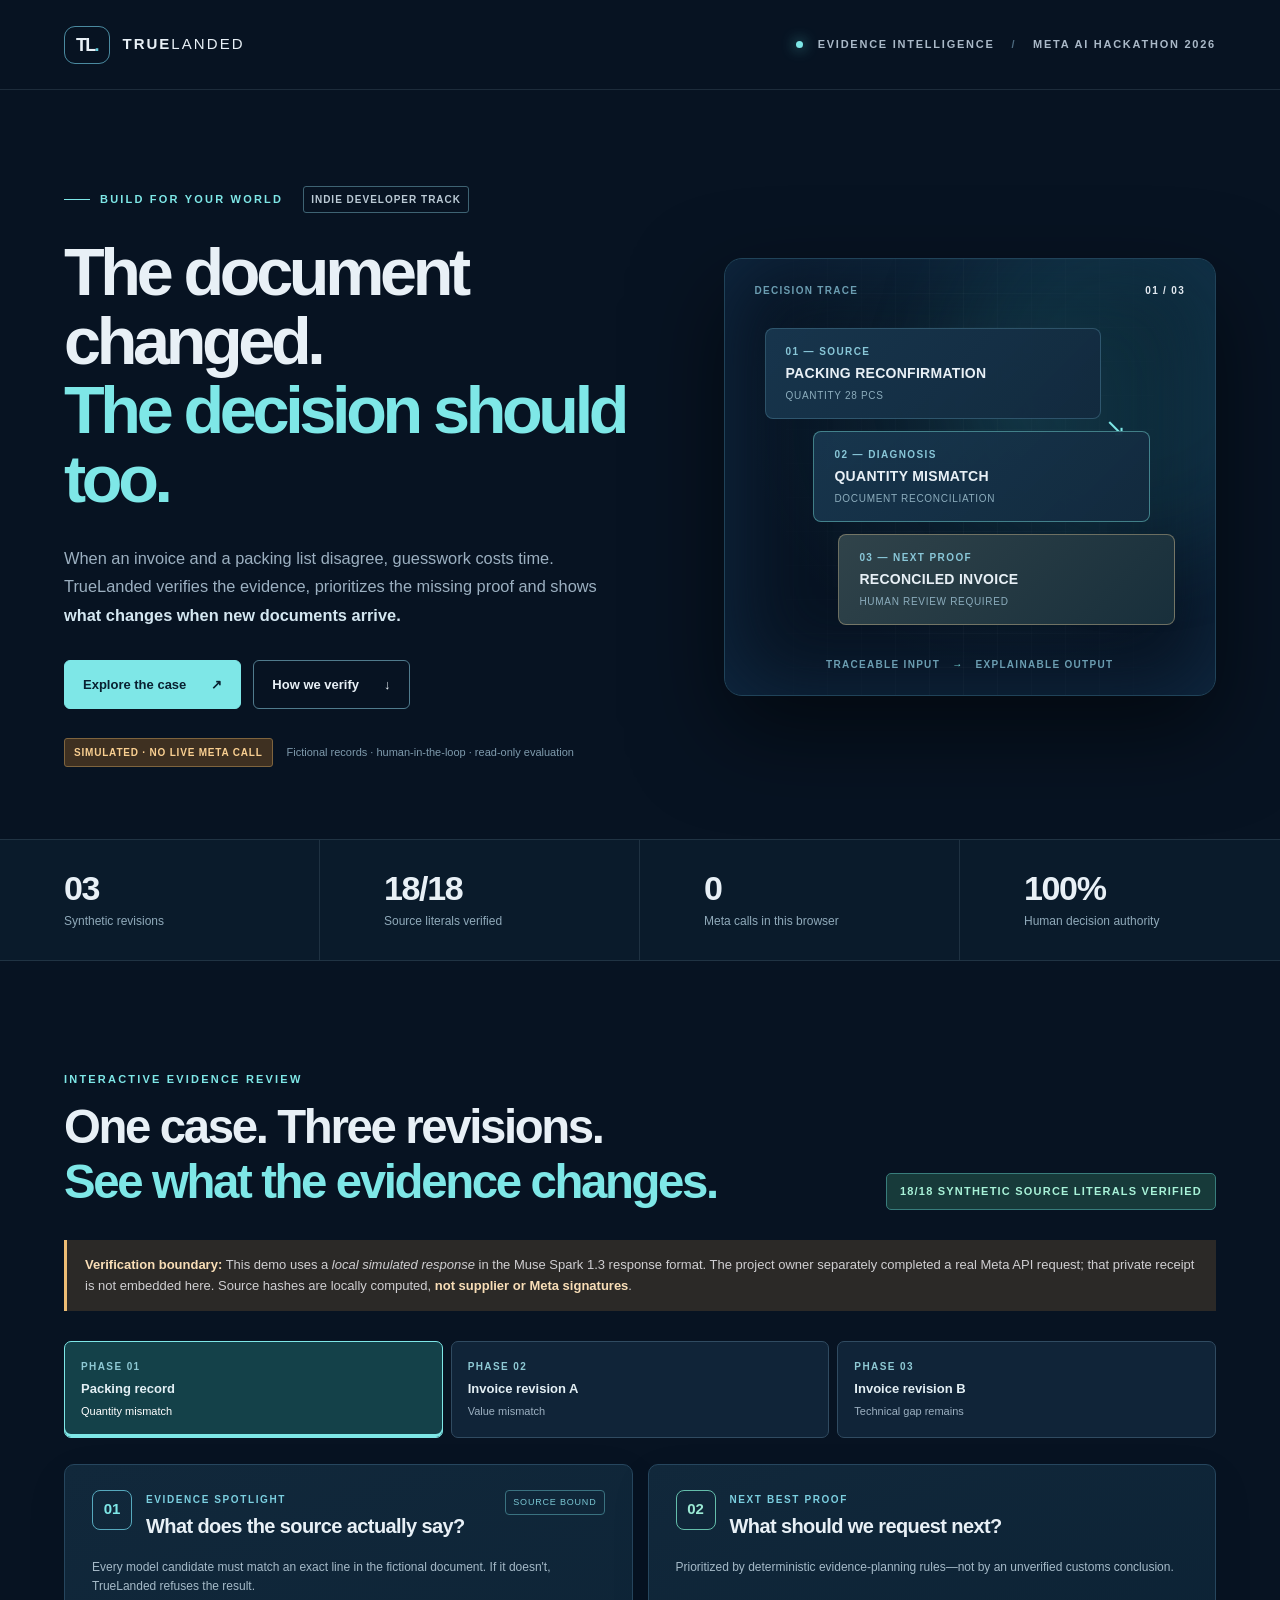
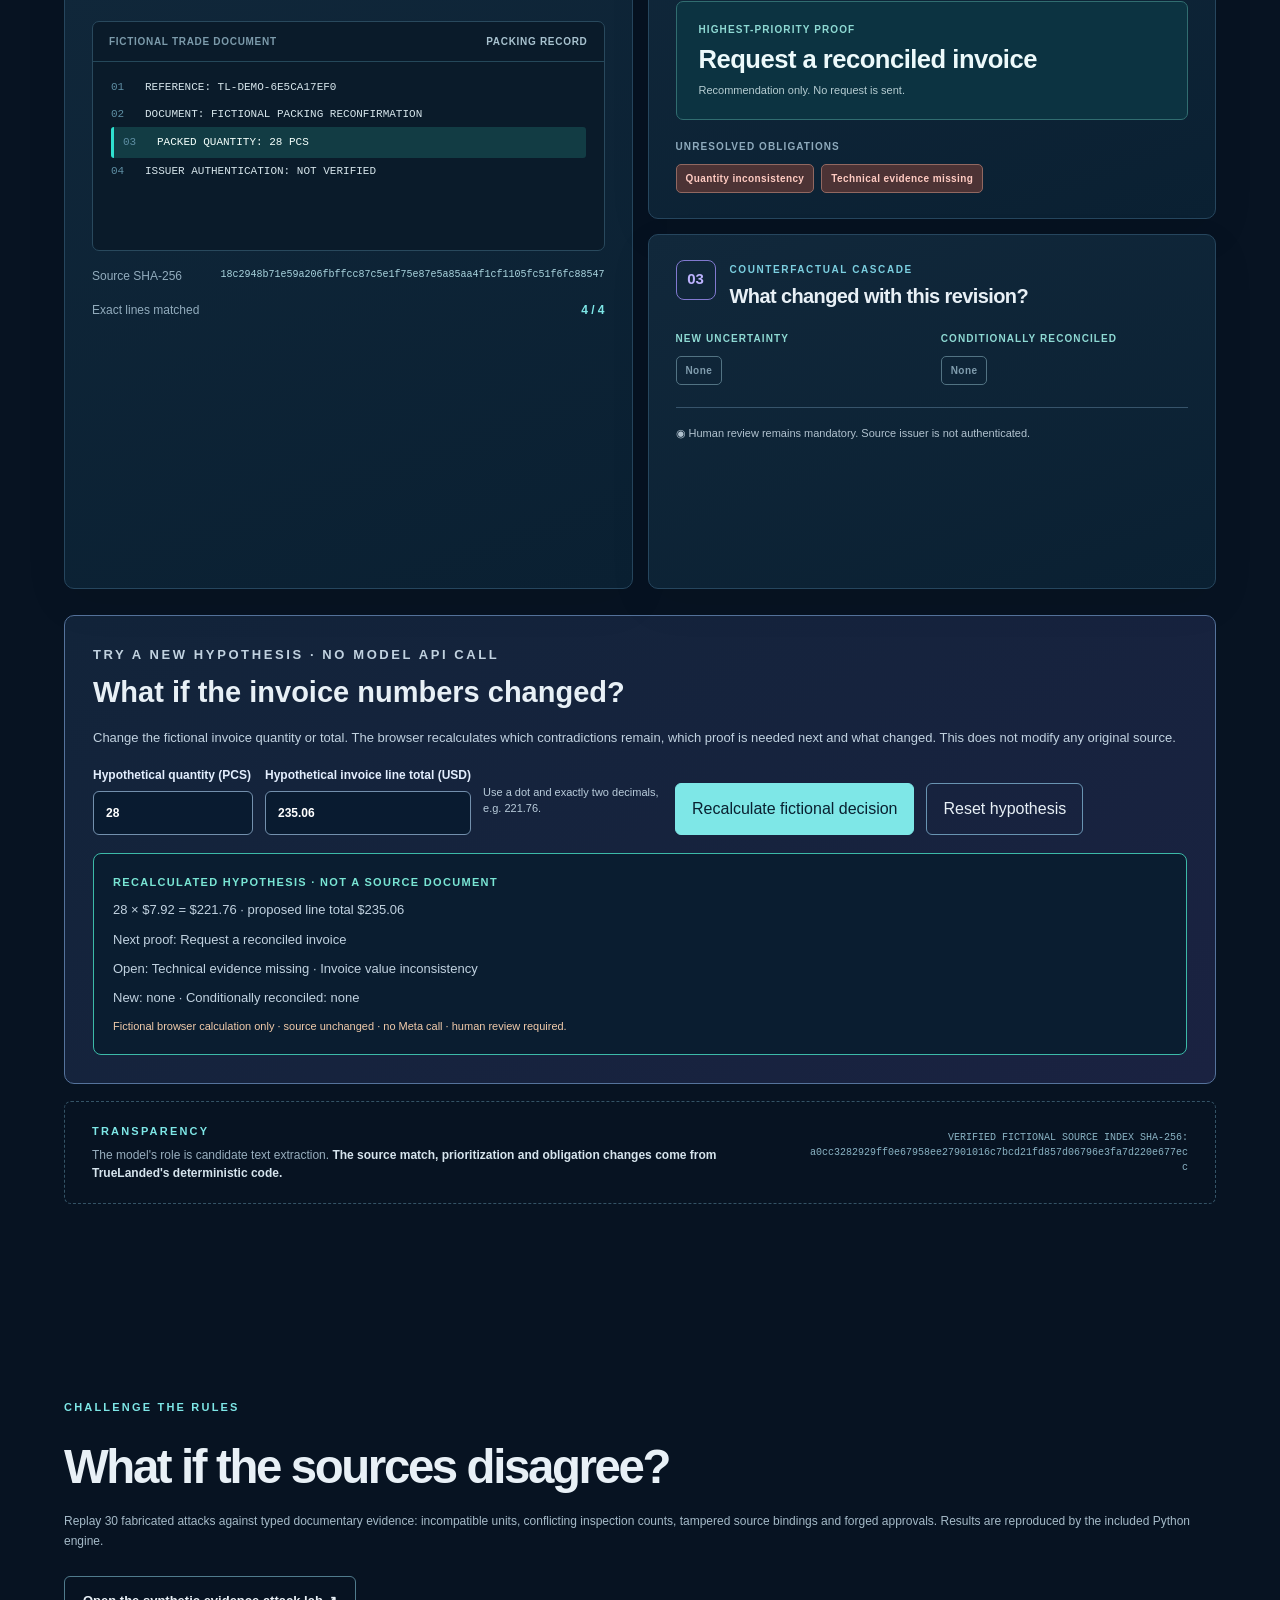
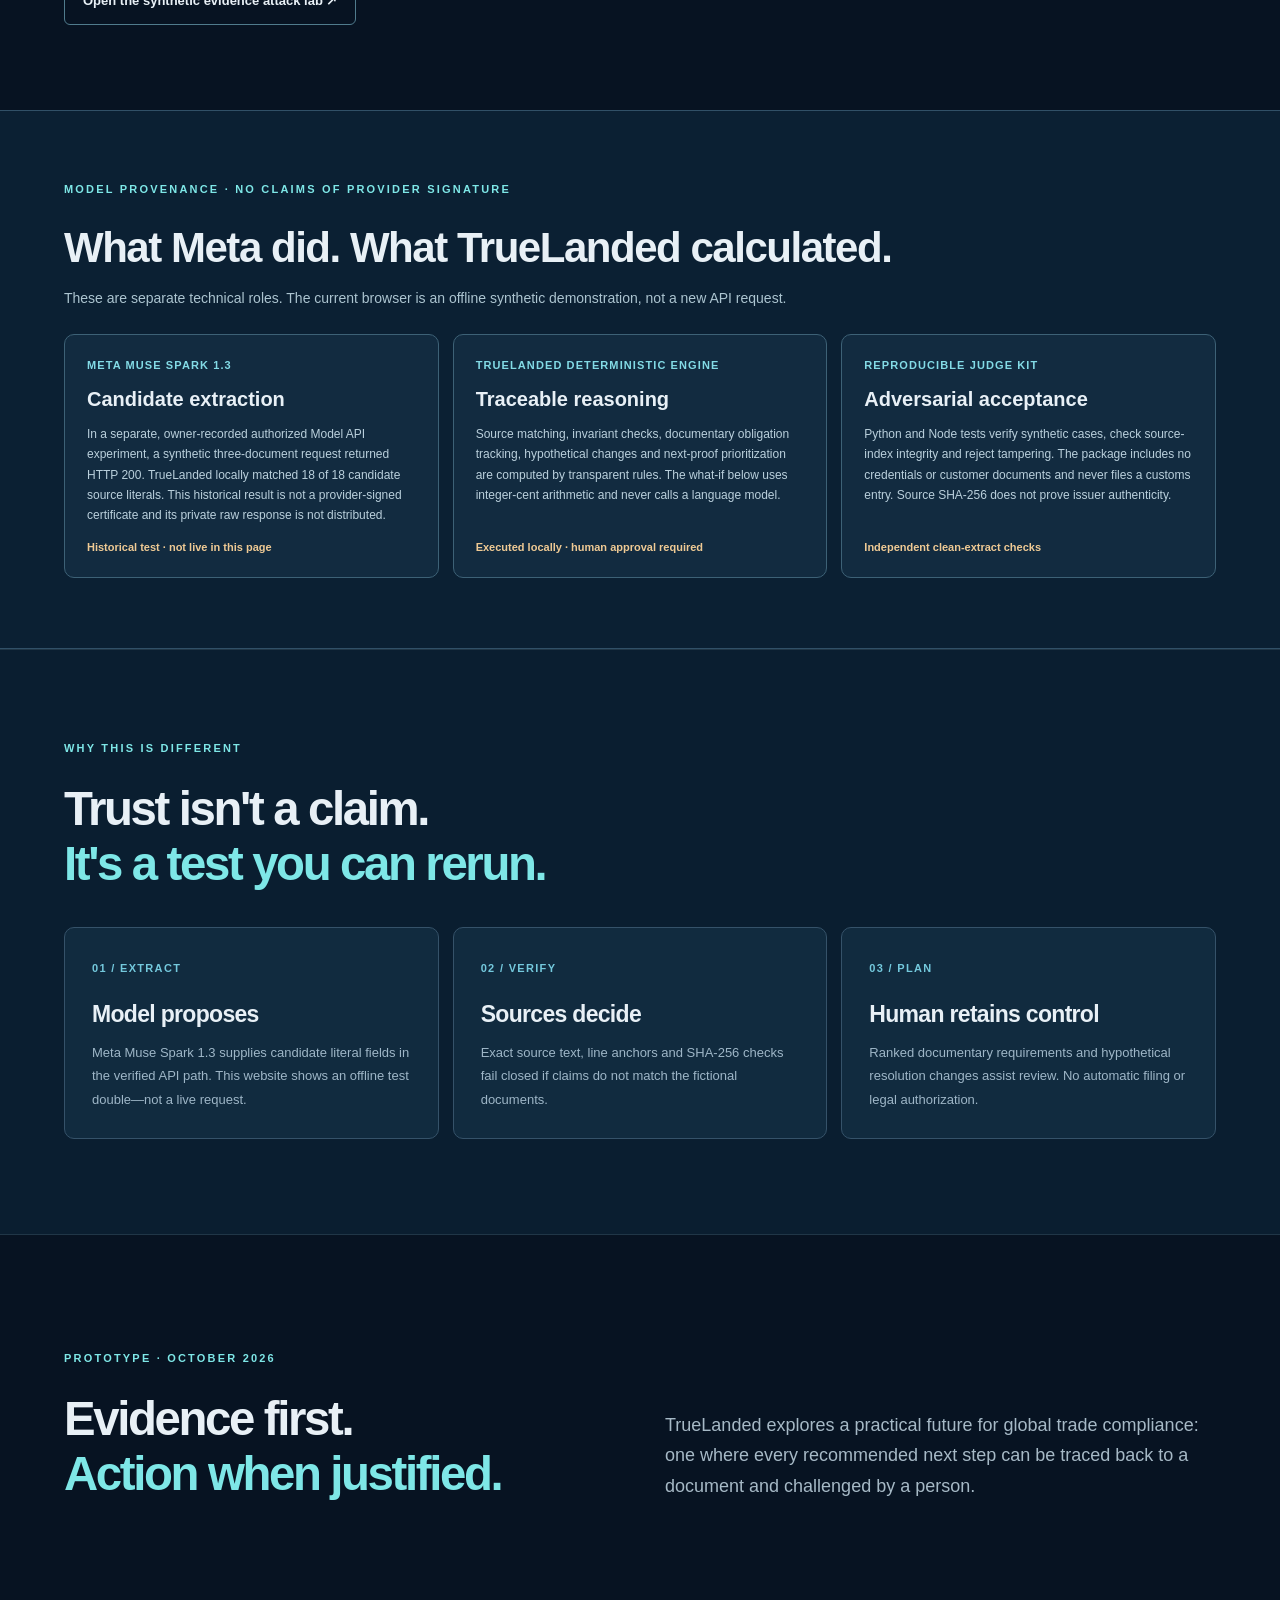
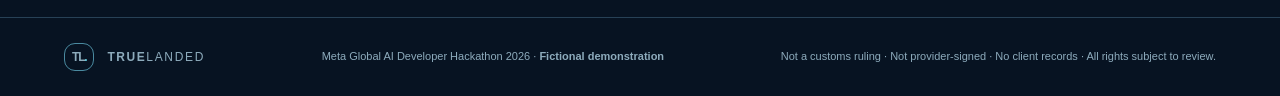
==== commit aa17da95: "chore(df076): isolated prepublication review of 43 synthetic contest files" ====
--- a/docs/index.html
+++ b/docs/index.html
@@ -33,7 +33,7 @@
 <div class="flow-bottom">TRACEABLE INPUT <span>→</span> EXPLAINABLE OUTPUT</div>
 </div>
 </section>
-<section class="metrics" aria-label="Technical verification summary"><div><strong>03</strong><span>Synthetic revisions</span></div><div><strong>18<span class="accent">/18</span></strong><span>Exact source literals</span></div><div><strong>0</strong><span>Meta calls in this browser</span></div><div><strong>100%</strong><span>Human decision authority</span></div></section>
+<section class="metrics" aria-label="Technical verification summary"><div><strong>03</strong><span>Synthetic revisions</span></div><div><strong id="verified-total">0/18</strong><span>Source literals verified</span></div><div><strong>0</strong><span>Meta calls in this browser</span></div><div><strong>100%</strong><span>Human decision authority</span></div></section>
 <section class="workspace" id="workspace" aria-label="Interactive evidence review">
 <div class="workspace-head"><div><p class="eyebrow">INTERACTIVE EVIDENCE REVIEW</p><h2>One case. Three revisions.<br><span>See what the evidence changes.</span></h2></div><div class="validation" id="validation" role="status" aria-live="polite">VERIFYING SOURCE INTEGRITY…</div></div>
 <div class="notice" role="note"><strong>Verification boundary:</strong> This demo uses a <em>local simulated response</em> in the Muse Spark 1.3 response format. The project owner separately completed a real Meta API request; that private receipt is not embedded here. Source hashes are locally computed, <strong>not supplier or Meta signatures</strong>.</div>
@@ -64,6 +64,7 @@
 </section>
 <div class="case-footer"><div><span class="eyebrow">TRANSPARENCY</span><p>The model's role is candidate text extraction. <strong>The source match, prioritization and obligation changes come from TrueLanded's deterministic code.</strong></p></div><div class="trace" id="trace-hash">NO UNVERIFIED DATA DISPLAYED</div></div>
 </section>
+<section class="workspace" aria-label="Independent synthetic attack lab"><p class="eyebrow">CHALLENGE THE RULES</p><h2>What if the sources disagree?</h2><p class="panel-blurb">Replay 30 fabricated attacks against typed documentary evidence: incompatible units, conflicting inspection counts, tampered source bindings and forged approvals. Results are reproduced by the included Python engine.</p><a class="cta secondary" href="adjudication.html">Open the synthetic evidence attack lab ↗</a></section>
 <section class="provenance-panel" id="model-provenance" aria-label="Meta AI provenance and deterministic computation boundaries">
 <div class="provenance-head"><p class="eyebrow">MODEL PROVENANCE · NO CLAIMS OF PROVIDER SIGNATURE</p><h2>What Meta did. What TrueLanded calculated.</h2><p>These are separate technical roles. The current browser is an offline synthetic demonstration, not a new API request.</p></div>
 <div class="provenance-grid">
@@ -78,4 +79,4 @@
 <footer class="footer"><div class="wordmark"><span class="brand-symbol">TL<span class="dot">.</span></span><span class="brand-name">TRUE<span>LANDED</span></span></div><div>Meta Global AI Developer Hackathon 2026 · <b>Fictional demonstration</b></div><div>Not a customs ruling · Not provider-signed · No client records · All rights subject to review.</div></footer>
 </div>
 </body>
-</html>+</html>
--- a/docs/style.css
+++ b/docs/style.css
@@ -1,4 +1,20 @@
 :root{color-scheme:dark;--bg:#071322;--navy:#0d2033;--line:rgba(154,187,203,.15);--text:#e8f0f6;--muted:#9cb0c1;--cyan:#7ee7e7;--blue:#2e8eae;--amber:#f4c782;--purple:#a7a1fb;--panel:#0b2033}*{box-sizing:border-box}html{scroll-behavior:smooth}body{margin:0;font-family:Inter,"Segoe UI",Arial,sans-serif;background:var(--bg);color:var(--text);line-height:1.5}a{color:inherit}button{font:inherit}.outer{overflow:hidden}.skip{position:absolute;top:-4rem;left:1rem;background:white;color:#000;padding:.5rem}.skip:focus{top:1rem;z-index:10}.mast{height:90px;display:flex;align-items:center;justify-content:space-between;gap:20px;border-bottom:1px solid var(--line);padding:0 max(5vw,24px);position:relative;z-index:2}.wordmark{display:inline-flex;gap:13px;align-items:center;text-decoration:none}.brand-symbol{font-size:18px;font-weight:900;letter-spacing:-.1em;border:1px solid #4a8aa0;border-radius:11px;padding:9px 11px;line-height:1}.brand-symbol .dot{color:#65cddd}.brand-name{font-size:15px;font-weight:900;letter-spacing:.13em}.brand-name span{font-weight:400;letter-spacing:.14em}.mast-meta{font-size:11px;letter-spacing:.16em;color:#aab9c8;font-weight:750}.dot-live{width:7px;height:7px;background:var(--cyan);box-shadow:0 0 14px #57cacb;display:inline-block;border-radius:50%;margin-right:10px}.divider{margin:0 12px;color:#4c697e}.hero{display:grid;grid-template-columns:1.1fr 0.9fr;gap:5%;min-height:620px;align-items:center;max-width:1500px;margin:0 auto;padding:96px 5vw 72px}.hero-copy{position:relative;z-index:1}.eyebrow{font-size:11px;letter-spacing:.2em;font-weight:800;color:var(--cyan);margin:0 0 25px;display:flex;gap:10px;align-items:center}.eyeline{width:26px;height:1px;background:var(--cyan);display:inline-block}.tag{color:#bbcad5;margin-left:10px;font-size:10px;border:1px solid #3e6373;padding:5px 7px;letter-spacing:.1em;border-radius:3px}h1,h2,h3,p{margin-top:0}h1{font-size:clamp(40px,5.2vw,78px);letter-spacing:-.065em;line-height:1.035;max-width:790px;margin-bottom:30px;font-weight:760}h1 em{font-style:normal;color:var(--cyan)}.subtitle{font-size:clamp(16px,1.28vw,19px);line-height:1.75;color:var(--muted);max-width:570px}.subtitle strong{color:#d4e7f1;font-weight:640}.hero-actions{display:flex;gap:12px;margin-top:30px;flex-wrap:wrap}.cta{display:inline-flex;gap:25px;align-items:center;padding:14px 18px;font-size:13px;font-weight:800;border:1px solid #507b8d;text-decoration:none;border-radius:6px}.cta.primary{background:var(--cyan);border-color:var(--cyan);color:#092131}.cta.primary:hover{background:#bcf8f4}.cta.secondary{background:transparent;color:var(--text)}.cta.secondary:hover{background:#183249}.hero-note{display:flex;align-items:center;gap:14px;flex-wrap:wrap;margin-top:29px}.chip{padding:6px 9px;font-size:10px;font-weight:800;letter-spacing:.08em;border-radius:3px}.chip.amber{background:#3e3021;color:#f9cf91;border:1px solid #7e643e}.soft{font-size:11px;color:#7f9bad}.hero-visual{min-height:438px;position:relative;background:radial-gradient(ellipse at 60% 35%,#17425275 0,transparent 65%);border:1px solid #204359;border-radius:18px;box-shadow:inset 0 0 90px #102a44,0 35px 90px #0008;display:flex;flex-direction:column;justify-content:center;padding:50px 40px;gap:12px;overflow:hidden}.hero-visual:before{content:"";position:absolute;inset:0;background-image:linear-gradient(to right,#ffffff06 1px,transparent 1px),linear-gradient(to bottom,#ffffff06 1px,transparent 1px);background-size:34px 34px;mask-image:linear-gradient(90deg,transparent,#000,transparent)}.visual-glow{position:absolute;right:-100px;top:-70px;width:360px;height:360px;border-radius:50%;background:#2a929c20;filter:blur(45px)}.visual-label,.flow-bottom{position:absolute;left:30px;right:30px;color:#6b9db1;font-weight:800;font-size:10px;letter-spacing:.13em}.visual-label{top:24px;display:flex;justify-content:space-between}.visual-label span{color:#e2e9f0}.flow-card{background:linear-gradient(135deg,#193850ea,#122a3e);z-index:1;border:1px solid #497a9180;padding:15px 20px;display:grid;gap:4px;border-radius:8px;width:82%;max-width:350px;position:relative}.flow-card span:first-child{color:#89c7d8;font-size:10px;letter-spacing:.14em;font-weight:700}.flow-card strong{font-size:14px;letter-spacing:.02em}.flow-card small{color:#8cadbd;font-size:10px;letter-spacing:.07em}.flow-one{align-self:flex-start}.flow-two{align-self:center;transform:translateX(12px);border-color:#65bfbf90}.flow-three{align-self:flex-end;border-color:#b7a78385;background:linear-gradient(135deg,#30434a,#182f3b)}.icon-arrow{position:absolute;right:-26px;bottom:-28px;font-size:25px;color:var(--cyan)}.flow-bottom{bottom:23px;text-align:center}.flow-bottom span{color:var(--cyan);padding:0 8px}.metrics{border-top:1px solid var(--line);border-bottom:1px solid var(--line);background:#0a1b2b;display:grid;grid-template-columns:repeat(4,1fr);max-width:1500px;margin:0 auto}.metrics>div{display:flex;flex-direction:column;padding:30px 5vw;border-right:1px solid var(--line);gap:5px}.metrics>div:last-child{border-right:0}.metrics strong{font-size:34px;line-height:1.1;letter-spacing:-.04em;font-weight:700}.metrics .accent{color:var(--cyan)}.metrics span:not(.accent){font-size:12px;color:#90aaba}.workspace{max-width:1480px;padding:110px 5vw 85px;margin:0 auto}.workspace-head{display:flex;align-items:end;justify-content:space-between;gap:25px;margin-bottom:22px}.workspace-head .eyebrow{margin-bottom:12px}.workspace h2,.method h2,.conclusion h2{font-size:clamp(30px,3.7vw,49px);letter-spacing:-.05em;line-height:1.16;margin:0}.workspace h2 span,.method h2 span,.conclusion h2 span{color:var(--cyan)}.validation{font-size:11px;letter-spacing:.11em;font-weight:850;color:#ecd6ae;border:1px solid #8b7559;background:#392f23;padding:9px 13px;border-radius:5px;max-width:420px}.validation.good{border-color:#387d7c;color:#a8f2d8;background:#173a3a}.validation.fail{border-color:#ba674a;color:#ffd7c1;background:#55322b}.notice{padding:14px 18px;margin:30px 0;border-left:3px solid #edbd75;background:#2b2927;color:#cfced1;font-size:13px;line-height:1.65}.notice strong{color:#f9deb7}.stage-trail{display:flex;gap:8px;margin:26px 0}.stage-button{flex:1;text-align:left;background:#102438;border:1px solid #304b61;border-radius:7px;padding:17px 16px;cursor:pointer;color:var(--muted);transition:.2s}.stage-button:hover{background:#19364a;border-color:#709aa9}.stage-button[aria-pressed=true]{border-color:var(--cyan);background:#144149;box-shadow:inset 0 -3px 0 var(--cyan);color:white}.stage-button:disabled{cursor:default;opacity:.5}.stage-button .num{display:block;font-size:10px;letter-spacing:.14em;font-weight:800;color:#8ec9d4;margin-bottom:5px}.stage-button strong{font-size:13px;display:block;color:#e3eff4}.stage-button .hint{font-size:11px;display:block;margin-top:5px}.evidence-grid{display:grid;grid-template-columns:1fr 1fr;gap:15px}.panel{background:linear-gradient(160deg,#11283b,#0a2032);border:1px solid #26465e;border-radius:10px;padding:25px 27px;box-shadow:0 14px 45px #0001}.panel-head{display:flex;gap:14px;align-items:start}.panel-index{display:flex;width:40px;height:40px;align-items:center;justify-content:center;border:1px solid #56a9bd;color:var(--cyan);border-radius:8px;font-size:15px;font-weight:800;flex-shrink:0}.panel-index.cyan{border-color:#64beab;color:#9bead5}.panel-index.purple{border-color:#8179d0;color:#bdb3ff}.panel-kicker{font-size:10px;letter-spacing:.16em;font-weight:800;color:#7bcfe0;margin:2px 0 4px}.panel h3{font-size:20px;letter-spacing:-.03em;margin:0;font-weight:730}.panel-flag{margin-left:auto;font-size:9px;letter-spacing:.09em;color:#7ac6d2;border:1px solid #3a7280;border-radius:4px;padding:5px 7px;white-space:nowrap}.panel-blurb{font-size:12px;line-height:1.65;color:#a5bac8;margin:17px 0 24px}.doc-paper{border:1px solid #29495d;border-radius:7px;background:#0a1b2a;min-height:230px;overflow:hidden}.doc-top{display:flex;justify-content:space-between;gap:10px;border-bottom:1px solid #25485a;padding:12px 16px;font-size:10px;color:#a8c2cf;font-weight:700;letter-spacing:.07em}.doc-tiny{color:#7c9bab}.doc-paper ol{list-style:none;counter-reset:line;margin:0;padding:12px 18px}.doc-paper li{counter-increment:line;display:grid;grid-template-columns:22px 1fr;gap:12px;font-family:Consolas,Monaco,monospace;font-size:11px;line-height:1.5;padding:5px 0;word-break:break-word;color:#d6e5eb}.doc-paper li::before{content:counter(line,decimal-leading-zero);color:#5e8ea3}.field-row{display:flex;gap:10px;align-items:flex-start;justify-content:space-between;padding-top:16px;color:#92acbd;font-size:12px}.field-row code{font-family:monospace;color:#aad5df;font-size:10px;overflow-wrap:anywhere;max-width:75%;text-align:right}.field-row strong{color:var(--cyan)}.analysis-stack{display:grid;grid-template-rows:1fr 1fr;gap:15px}.proof-box{border-radius:7px;background:#0c3341;border:1px solid #316d70;padding:20px 22px;display:grid;gap:8px}.proof-caption,.label-mini,.delta-heading{font-weight:800;letter-spacing:.11em;font-size:10px;color:#8ed9d3}.proof-box strong{font-size:clamp(20px,2vw,27px);letter-spacing:-.02em;line-height:1.12;color:#edfafb}.proof-sub{font-size:11px;color:#b6cdd2}.label-mini{margin:19px 0 10px;color:#8eaabc}.pills{display:flex;gap:7px;flex-wrap:wrap}.pill{border:1px solid #527383;background:#193445;color:#e0eef2;border-radius:5px;padding:6px 9px;font-size:10px;letter-spacing:.04em;font-weight:750}.pill.negative{border-color:#916861;background:#4c3335;color:#ffcbc2}.pill.positive{border-color:#4e957d;background:#20443d;color:#a6efc6}.pill.none{color:#809dae;background:transparent}.cascade-panel .panel-head{margin-bottom:20px}.delta-grid{display:grid;grid-template-columns:1fr 1fr;gap:18px}.delta-heading{display:block;margin-bottom:10px}.human{border-top:1px solid #37546b;padding-top:17px;margin:22px 0 0;font-size:11px;color:#b1c2cf}.case-footer{display:flex;gap:30px;justify-content:space-between;align-items:center;margin-top:17px;padding:21px 27px;border:1px dashed #345366;border-radius:7px}.case-footer .eyebrow{margin:0 0 6px}.case-footer p{font-size:12px;color:#98aebe;margin:0;max-width:640px}.case-footer strong{color:#d6e4ed}.trace{font-family:monospace;color:#8ab3c4;font-size:10px;overflow-wrap:anywhere;max-width:380px;text-align:right}.method{background:#0a1e30;padding:90px 5vw 95px;border-top:1px solid var(--line);border-bottom:1px solid var(--line)}.method-head,.method-grid{max-width:1300px;margin:0 auto}.method-head{margin-bottom:35px}.method-grid{display:grid;grid-template-columns:repeat(3,1fr);gap:14px}.method-card{background:#112b3f;border:1px solid #355269;border-radius:10px;padding:27px}.method-card span{color:#74c9dd;font-size:11px;font-weight:800;letter-spacing:.12em}.method-card h3{font-size:23px;letter-spacing:-.03em;margin:18px 0 10px}.method-card p{font-size:13px;color:#9eb6c7;line-height:1.8;margin:0}.conclusion{max-width:1300px;margin:0 auto;display:grid;grid-template-columns:1fr 1fr;gap:50px;padding:115px 5vw}.conclusion p:not(.eyebrow){font-size:18px;color:#a6b9c6;line-height:1.7;margin:0;align-self:end}.footer{border-top:1px solid #274156;display:flex;justify-content:space-between;align-items:center;gap:20px;flex-wrap:wrap;padding:25px 5vw;font-size:11px;color:#8dabbc}.footer .brand-symbol{font-size:12px;padding:7px}.footer .brand-name{font-size:12px}@media(max-width:980px){.hero{grid-template-columns:1fr;padding-top:65px}.hero-visual{min-height:350px}.evidence-grid{grid-template-columns:1fr}.analysis-stack{grid-template-columns:1fr 1fr;grid-template-rows:auto}.metrics>div{padding:24px 3vw}.method-grid{grid-template-columns:1fr 1fr}.case-footer{flex-direction:column;align-items:flex-start}.trace{text-align:left}.mast-meta{font-size:9px}}@media(max-width:670px){.mast{padding:0 20px;height:74px}.mast-meta{display:none}.hero{padding:55px 20px 50px;min-height:auto}.hero-visual{min-height:320px;padding:55px 22px}.hero-note{align-items:flex-start}.metrics{grid-template-columns:1fr 1fr}.metrics>div{border-bottom:1px solid var(--line);padding:24px 22px}.metrics strong{font-size:29px}.workspace{padding:66px 18px}.workspace-head{align-items:flex-start;flex-direction:column}.validation{max-width:100%}.stage-trail{flex-direction:column}.evidence-grid{grid-template-columns:1fr}.analysis-stack{grid-template-columns:1fr}.panel{padding:22px 19px}.panel h3{font-size:18px}.panel-flag{display:none}.method{padding:55px 19px}.method-grid{grid-template-columns:1fr}.conclusion{padding:67px 20px;grid-template-columns:1fr;gap:20px}.footer{padding:23px 18px}.delta-grid{grid-template-columns:1fr}.field-row{flex-direction:column}.field-row code{max-width:100%;text-align:left}}@media(prefers-reduced-motion:reduce){html{scroll-behavior:auto}*,*:before,*:after{transition:none!important;animation:none!important}}
+/* DF-073: bounded replay lab with readable desktop and mobile controls. */
+.attack-lab{padding-top:42px;padding-bottom:42px}
+.attack-lab h1{font-size:clamp(34px,3.4vw,52px);margin-bottom:18px}
+.attack-lab .eyebrow{margin-bottom:18px}
+.attack-lab .subtitle{max-width:900px;font-size:16px;margin-bottom:15px}
+.attack-lab .panel-blurb{max-width:1100px}
+.attack-lab label{display:block;font-size:13px;margin:14px 0 8px}
+.attack-lab select{display:block;max-width:100%;width:520px;font:inherit;background:#10273b;color:#eff8ff;border:1px solid #7390ad;padding:12px;border-radius:6px;margin-bottom:22px}
+.attack-lab select:focus-visible{outline:3px solid #9bceff;outline-offset:3px}
+.attack-lab .evidence-grid{grid-template-columns:1fr 1fr}
+.attack-lab .panel h2{font-size:24px;line-height:1.2;margin:0}
+.attack-lab .proof-box strong{font-size:20px;overflow-wrap:anywhere}
+.attack-lab li{margin-bottom:14px;font-size:15px;overflow-wrap:anywhere}
+.attack-lab .panel p{font-size:13px}
+.attack-lab #lab-integrity{overflow-wrap:anywhere;margin-top:20px;font-size:11px}
+@media(max-width:780px){.attack-lab .evidence-grid{grid-template-columns:1fr}.attack-lab .panel h2{font-size:20px}.attack-lab .panel{min-width:0}.attack-lab .mast{flex-wrap:wrap}}
 /* DF-071: browser-calculated what-if tool; deliberately separated from source evidence. */
 .hyp-workbench{margin-top:26px;padding:28px;border:1px solid #55739c;border-radius:10px;background:linear-gradient(145deg,#12243a,#1a2241);display:grid;gap:18px}
 .hyp-workbench h3{font-size:clamp(20px,3vw,29px);margin:6px 0 12px}
@@ -17,3 +33,16 @@
 @media(max-width:670px){.hyp-workbench{padding:20px}.hyp-controls{display:grid;grid-template-columns:1fr}.hyp-controls input{width:100%}}
 
 .doc-paper li.source-literal-focus{background:#123c44;border-left:3px solid #2fe1d0;padding:7px 9px;color:#f4fffc;border-radius:3px}
+
+/* DF-071 transparent Meta provenance — no inference is invoked from the browser. */
+.provenance-panel{border-top:1px solid #315067;border-bottom:1px solid #315067;background:#0b2033;padding:70px max(5vw,20px)}
+.provenance-head{max-width:1280px;margin:0 auto 25px}
+.provenance-head h2{font-size:clamp(23px,3.8vw,42px);line-height:1.2;letter-spacing:-.035em;margin:5px 0 14px}
+.provenance-head p:not(.eyebrow){color:#acc4d0;font-size:14px;line-height:1.6}
+.provenance-grid{max-width:1280px;margin:0 auto;display:grid;grid-template-columns:repeat(3,minmax(0,1fr));gap:14px}
+.provenance-grid article{border:1px solid #3d6176;border-radius:10px;background:#122b40;padding:22px;display:flex;flex-direction:column;gap:13px}
+.provenance-grid .prov-kicker{font-size:11px;letter-spacing:.1em;color:#83dbe6;font-weight:800}
+.provenance-grid h3{font-size:20px;margin:0;line-height:1.2}
+.provenance-grid p{font-size:12px;color:#bad0dc;line-height:1.7;margin:0;flex:1}
+.provenance-grid b{font-size:11px;color:#efca94;font-weight:800}
+@media(max-width:900px){.provenance-grid{grid-template-columns:1fr}}
